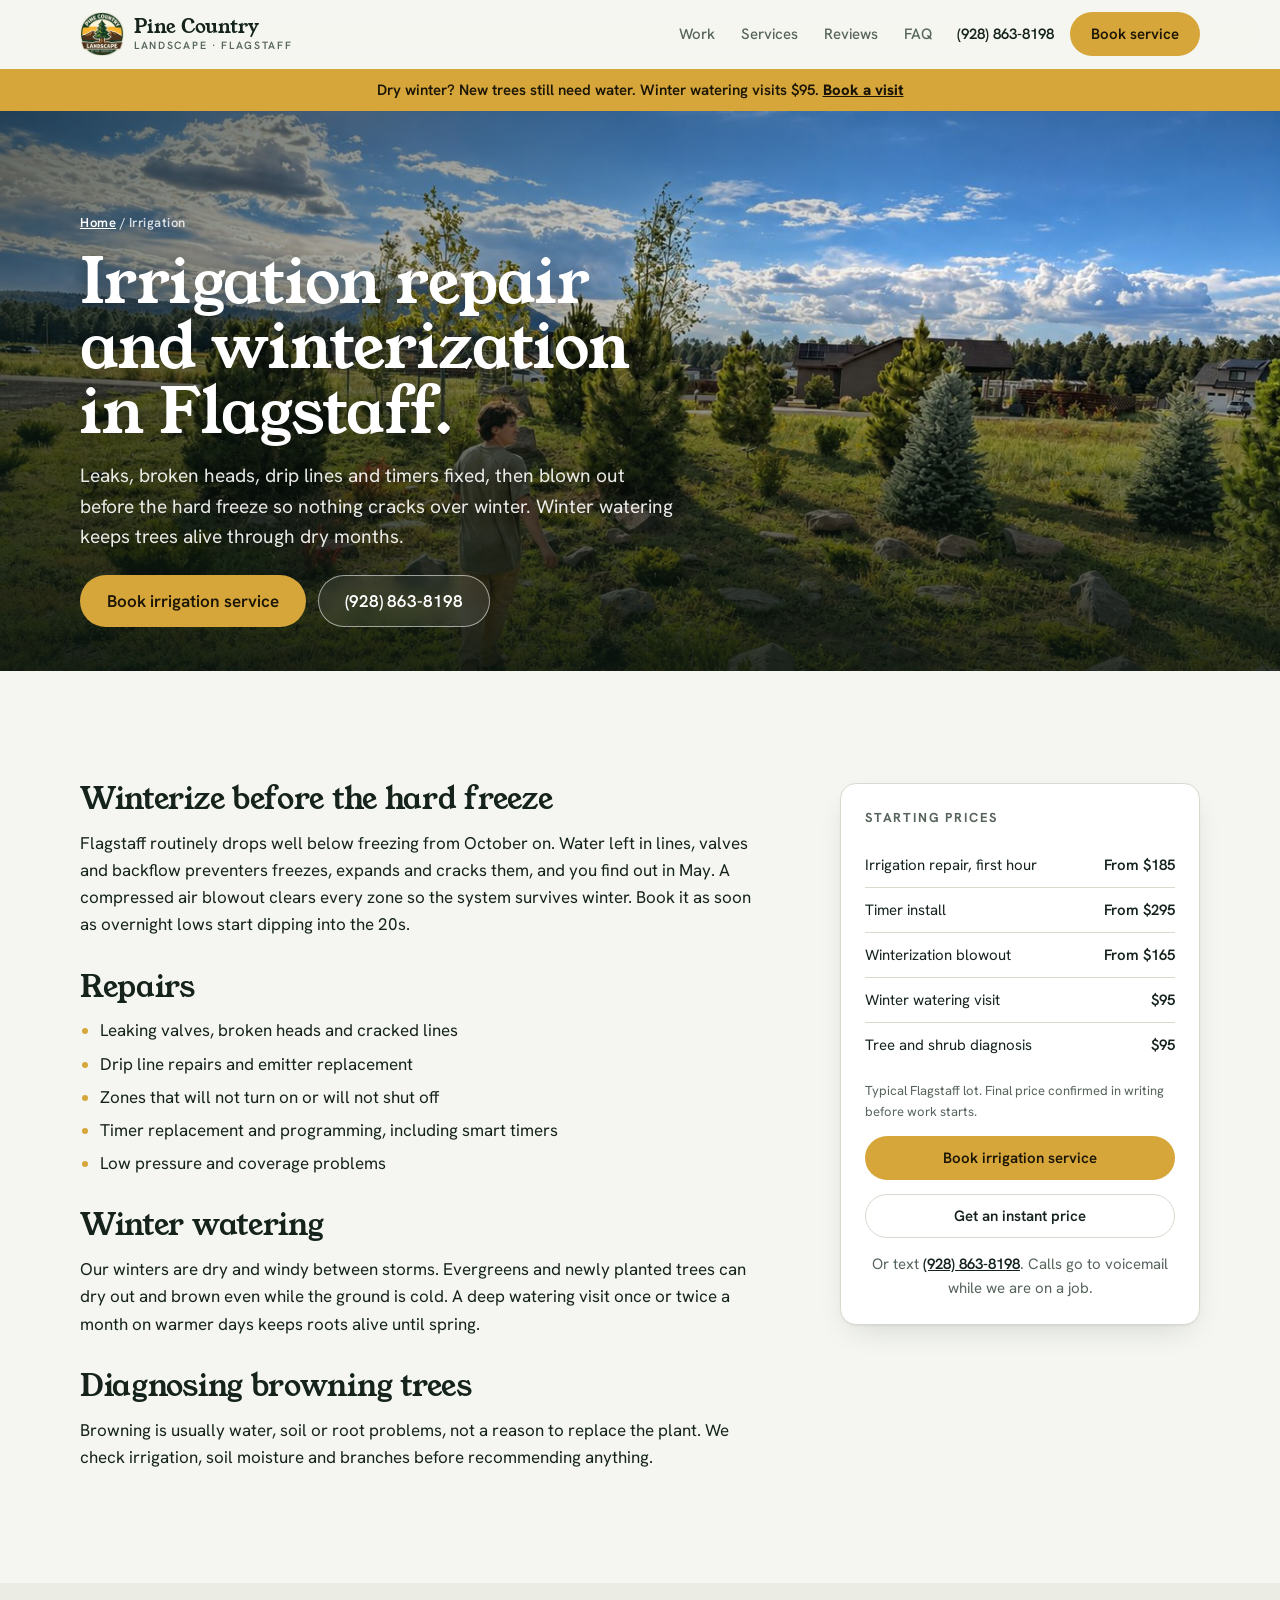
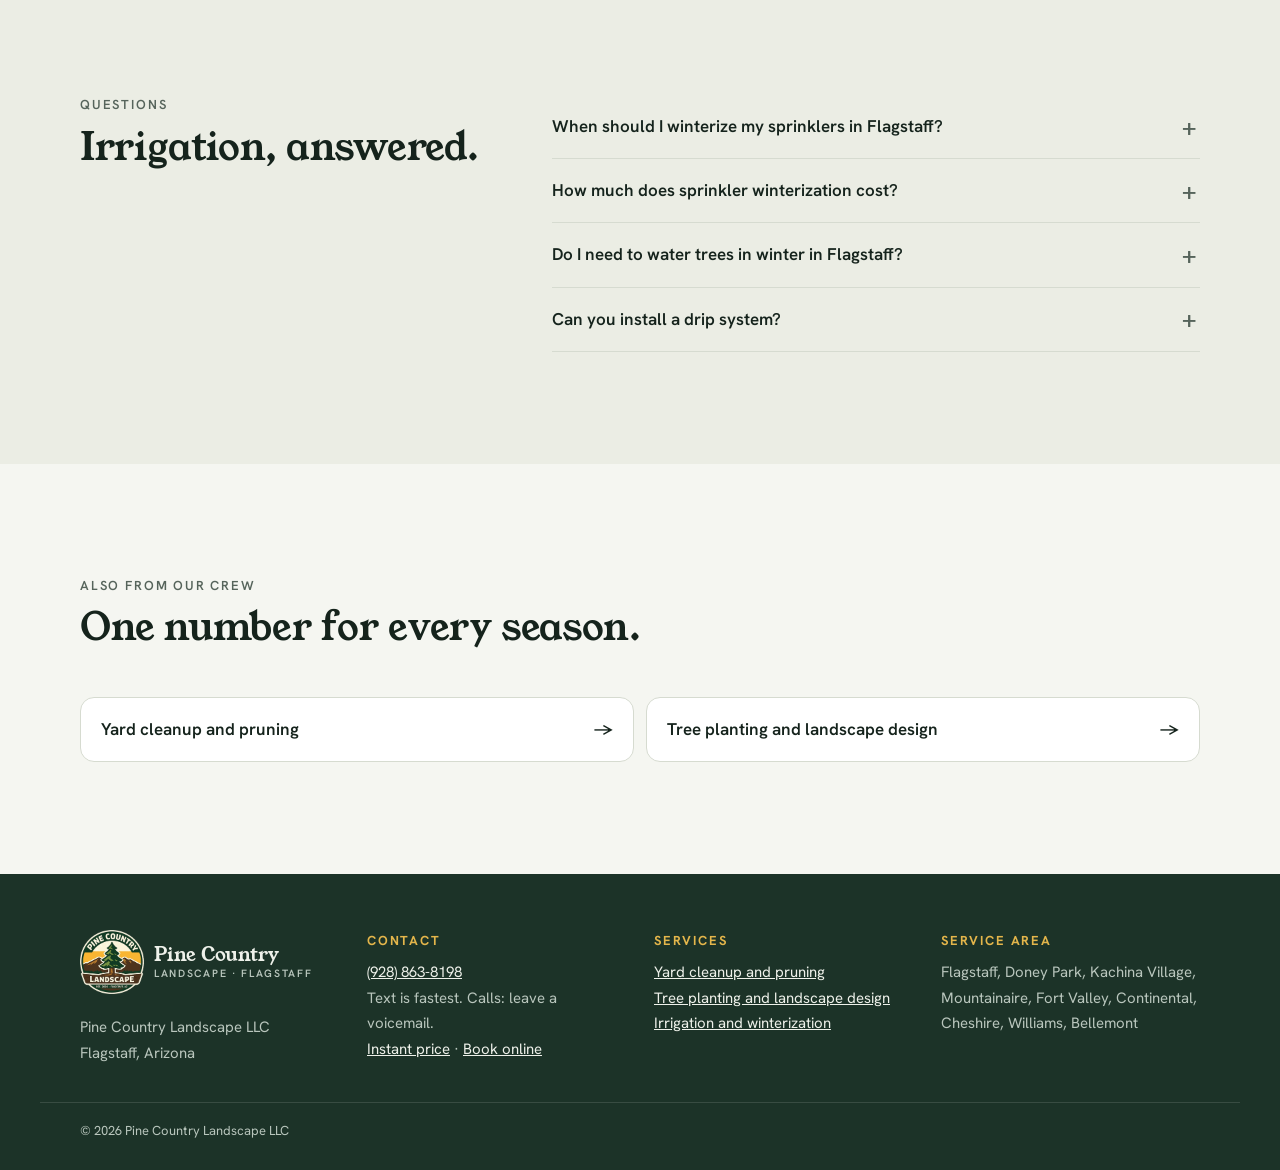
==== irrigation-flagstaff/index.html @ 3a9472a9 "Plant doctor: free photo diagnosis with follow up asks" ====
<!doctype html>
<html lang="en">
<head>
<meta charset="utf-8">
<meta name="viewport" content="width=device-width, initial-scale=1, viewport-fit=cover">
<title>Irrigation Repair &amp; Sprinkler Winterization in Flagstaff, AZ | Pine Country Landscape</title>
<meta name="description" content="Sprinkler and drip repair, timer installs, irrigation blowouts before the hard freeze, and winter watering in Flagstaff. Winterization from $165.">
<link rel="canonical" href="https://pinecountrylandscape.com/irrigation-flagstaff/">
<meta property="og:title" content="Irrigation Repair &amp; Sprinkler Winterization in Flagstaff, AZ | Pine Country Landscape">
<meta property="og:description" content="Sprinkler and drip repair, timer installs, irrigation blowouts before the hard freeze, and winter watering in Flagstaff. Winterization from $165.">
<meta property="og:image" content="https://pinecountrylandscape.com/img/berm-watering.jpg">
<meta property="og:url" content="https://pinecountrylandscape.com/irrigation-flagstaff/">
<meta property="og:type" content="website">
<meta name="theme-color" content="#1c3328">
<link rel="icon" href="/img/favicon-32.png" type="image/png" sizes="32x32">
<link rel="apple-touch-icon" href="/img/apple-touch-icon.png">
<link rel="preconnect" href="https://fonts.googleapis.com">
<link rel="preconnect" href="https://fonts.gstatic.com" crossorigin>
<link rel="stylesheet" href="https://fonts.googleapis.com/css2?family=Hanken+Grotesk:wght@400;500;600;700&family=Young+Serif&display=swap">
<link rel="stylesheet" href="/styles.css?v=20261013c">
<script type="application/ld+json">{"@context": "https://schema.org", "@type": "Service", "name": "Irrigation repair and winterization", "serviceType": "Irrigation repair and winterization", "provider": {"@type": "LandscapingBusiness", "name": "Pine Country Landscape", "url": "https://pinecountrylandscape.com/", "telephone": "+1-928-863-8198"}, "areaServed": [{"@type": "City", "name": "Flagstaff"}, {"@type": "City", "name": "Doney Park"}, {"@type": "City", "name": "Kachina Village"}, {"@type": "City", "name": "Mountainaire"}, {"@type": "City", "name": "Fort Valley"}, {"@type": "City", "name": "Continental"}, {"@type": "City", "name": "Cheshire"}, {"@type": "City", "name": "Williams"}, {"@type": "City", "name": "Bellemont"}], "url": "https://pinecountrylandscape.com/irrigation-flagstaff/", "description": "Sprinkler and drip repair, timer installs, irrigation blowouts before the hard freeze, and winter watering in Flagstaff. Winterization from $165."}</script>
<script type="application/ld+json">{"@context": "https://schema.org", "@type": "FAQPage", "mainEntity": [{"@type": "Question", "name": "When should I winterize my sprinklers in Flagstaff?", "acceptedAnswer": {"@type": "Answer", "text": "Usually early to mid October, or as soon as overnight lows start hitting the 20s. Earlier is safer than later."}}, {"@type": "Question", "name": "How much does sprinkler winterization cost?", "acceptedAnswer": {"@type": "Answer", "text": "From $165 for a typical residential system."}}, {"@type": "Question", "name": "Do I need to water trees in winter in Flagstaff?", "acceptedAnswer": {"@type": "Answer", "text": "Yes, especially new and evergreen trees. Water on a day above 40 degrees when the ground is not frozen, about once or twice a month without snow cover."}}, {"@type": "Question", "name": "Can you install a drip system?", "acceptedAnswer": {"@type": "Answer", "text": "We repair and extend drip and install timers. Larger new irrigation installs are quoted as part of a landscape project."}}]}</script>
<script type="application/ld+json">{"@context": "https://schema.org", "@type": "BreadcrumbList", "itemListElement": [{"@type": "ListItem", "position": 1, "name": "Home", "item": "https://pinecountrylandscape.com/"}, {"@type": "ListItem", "position": 2, "name": "Irrigation", "item": "https://pinecountrylandscape.com/irrigation-flagstaff/"}]}</script>
</head>
<body class="sub">
<a class="skip" href="#main">Skip to content</a>
<header class="site-head" id="site-head">
  <div class="wrap head-in">
    <a class="brand" href="/" aria-label="Pine Country Landscape home">
      <img class="brand-mark" src="/img/logo-badge.png" alt="" width="44" height="44">
      <span class="brand-name">Pine Country<small>Landscape &middot; Flagstaff</small></span>
    </a>
    <nav class="nav" aria-label="Main">
      <a href="/#work">Work</a>
      <a href="/#services">Services</a>
      <a href="/#reviews">Reviews</a>
      <a href="/#faq">FAQ</a>
    </nav>
    <div class="head-cta">
      <a class="phone" href="tel:+19288638198" data-phone>(928) 863-8198</a>
      <a class="btn btn-gold" href="/#book">Book service</a>
    </div>
  </div>
</header>

<div class="season-bar" data-season hidden></div>

<main id="main">
<section class="sub-hero">
  <img class="sub-hero-img" src="/img/berm-watering.jpg" alt="Watering a new native berm of pines, spruce and boulders at golden hour">
  <div class="hero-shade" aria-hidden="true"></div>
  <div class="wrap sub-hero-in">
    <nav class="crumbs" aria-label="Breadcrumb"><a href="/">Home</a> <span aria-hidden="true">/</span> Irrigation</nav>
    <h1>Irrigation repair and winterization in Flagstaff.</h1>
    <p class="hero-sub">Leaks, broken heads, drip lines and timers fixed, then blown out before the hard freeze so nothing cracks over winter. Winter watering keeps trees alive through dry months.</p>
    <div class="hero-actions"><a class="btn btn-gold btn-lg" href="/#book">Book irrigation service</a><a class="btn btn-ghost btn-lg" href="tel:+19288638198" data-phone>(928) 863-8198</a></div>
  </div>
</section>
<section class="section">
  <div class="wrap sub-grid">
    <article class="prose">
<h2>Winterize before the hard freeze</h2>
<p>Flagstaff routinely drops well below freezing from October on. Water left in lines, valves and backflow preventers freezes, expands and cracks them, and you find out in May. A compressed air blowout clears every zone so the system survives winter. Book it as soon as overnight lows start dipping into the 20s.</p>
<h2>Repairs</h2>
<ul><li>Leaking valves, broken heads and cracked lines</li><li>Drip line repairs and emitter replacement</li><li>Zones that will not turn on or will not shut off</li><li>Timer replacement and programming, including smart timers</li><li>Low pressure and coverage problems</li></ul>
<h2>Winter watering</h2>
<p>Our winters are dry and windy between storms. Evergreens and newly planted trees can dry out and brown even while the ground is cold. A deep watering visit once or twice a month on warmer days keeps roots alive until spring.</p>
<h2>Diagnosing browning trees</h2>
<p>Browning is usually water, soil or root problems, not a reason to replace the plant. We check irrigation, soil moisture and branches before recommending anything.</p>

    </article>
    <aside class="sub-card card"><p class="svc-kicker">Starting prices</p><ul class="price-list"><li><span>Irrigation repair, first hour</span><b>From $185</b></li><li><span>Timer install</span><b>From $295</b></li><li><span>Winterization blowout</span><b>From $165</b></li><li><span>Winter watering visit</span><b>$95</b></li><li><span>Tree and shrub diagnosis</span><b>$95</b></li></ul><p class="fine">Typical Flagstaff lot. Final price confirmed in writing before work starts.</p><a class="btn btn-gold btn-block" href="/#book">Book irrigation service</a><a class="btn btn-line btn-block" href="/#estimate">Get an instant price</a><p class="sub-call">Or text <a href="tel:+19288638198" data-phone>(928) 863-8198</a>. Calls go to voicemail while we are on a job.</p></aside>
  </div>
</section>
<section class="section section-tint">
  <div class="wrap faq-wrap">
    <div class="sec-head"><p class="eyebrow">Questions</p><h2>Irrigation, answered.</h2></div>
    <div class="faq"><details><summary>When should I winterize my sprinklers in Flagstaff?</summary><p>Usually early to mid October, or as soon as overnight lows start hitting the 20s. Earlier is safer than later.</p></details><details><summary>How much does sprinkler winterization cost?</summary><p>From $165 for a typical residential system.</p></details><details><summary>Do I need to water trees in winter in Flagstaff?</summary><p>Yes, especially new and evergreen trees. Water on a day above 40 degrees when the ground is not frozen, about once or twice a month without snow cover.</p></details><details><summary>Can you install a drip system?</summary><p>We repair and extend drip and install timers. Larger new irrigation installs are quoted as part of a landscape project.</p></details></div>
  </div>
</section>
<section class="section">
  <div class="wrap">
    <div class="sec-head"><p class="eyebrow">Also from our crew</p><h2>One number for every season.</h2></div>
    <div class="rel-list"><a class="rel" href="/yard-cleanup-flagstaff/">Yard cleanup and pruning <span aria-hidden="true">&rarr;</span></a><a class="rel" href="/tree-planting-flagstaff/">Tree planting and landscape design <span aria-hidden="true">&rarr;</span></a></div>
  </div>
</section>
</main>

<footer class="foot">
  <div class="wrap foot-in">
    <div>
      <a class="brand brand-foot" href="/"><img class="brand-mark" src="/img/logo-badge.png" alt="" width="44" height="44"><span class="brand-name">Pine Country<small>Landscape &middot; Flagstaff</small></span></a>
      <p class="foot-note">Pine Country Landscape LLC<br>Flagstaff, Arizona<br><span data-roc-badge hidden data-roc-number></span></p>
    </div>
    <div>
      <p class="foot-h">Contact</p>
      <p><a href="tel:+19288638198" data-phone>(928) 863-8198</a><br>Text is fastest. Calls: leave a voicemail.<br><a href="/#estimate">Instant price</a> · <a href="/#book">Book online</a></p>
    </div>
    <div>
      <p class="foot-h">Services</p>
      <p><a href="/yard-cleanup-flagstaff/">Yard cleanup and pruning</a><br><a href="/tree-planting-flagstaff/">Tree planting and landscape design</a><br><a href="/irrigation-flagstaff/">Irrigation and winterization</a><br></p>
    </div>
    <div>
      <p class="foot-h">Service area</p>
      <p>Flagstaff, Doney Park, Kachina Village, Mountainaire, Fort Valley, Continental, Cheshire, Williams, Bellemont</p>
    </div>
  </div>
  <div class="wrap foot-base">&copy; <span id="yr">2026</span> Pine Country Landscape LLC</div>
</footer>
<nav class="action-bar" aria-label="Quick actions">
  <a data-sms href="sms:+19288638198"><span aria-hidden="true">&#128172;</span>Text us</a>
  <a class="ab-main" href="/#estimate"><span aria-hidden="true">&#9889;</span>Instant price</a>
  <a href="/#book"><span aria-hidden="true">&#128197;</span>Book</a>
</nav>

<script src="/config.js?v=20261013c"></script>
<script src="/sub.js?v=20261013c"></script>
</body>
</html>
---- styles.css ----
/* Layout: photographic hero, then alternating open and tinted bands; one deep pine band for snow. Aspen gold is the single accent. */
:root {
  --bg: #f5f6f1;
  --surface: #ffffff;
  --tint: #ebede4;
  --ink: #15231c;
  --muted: #56645b;
  --line: #d6dbd0;
  --pine: #1c3328;
  --pine-2: #264537;
  --on-pine: #eef1ea;
  --on-pine-muted: #b9c6bd;
  --gold: #d6a63a;
  --gold-hi: #e4b64b;
  --gold-ink: #1b1505;
  --focus: #2f6fb0;
  --ok: #2f7a4b;
  --err: #a8322a;
  --shadow: 0 1px 2px rgb(21 35 28 / .06), 0 12px 32px -12px rgb(21 35 28 / .18);

  --f-display: "Young Serif", "Iowan Old Style", "Palatino Linotype", Georgia, serif;
  --f-body: "Hanken Grotesk", "Segoe UI", system-ui, -apple-system, sans-serif;

  --t-xs: .8125rem; --t-sm: .9375rem; --t-md: 1.0625rem; --t-lg: 1.25rem;
  --t-xl: clamp(1.6rem, 1.2rem + 1.6vw, 2.35rem);
  --t-hero: clamp(2.5rem, 1.5rem + 4.6vw, 5rem);
  --r: 10px;
  --gut: clamp(16px, 4vw, 40px);
}
@media (prefers-color-scheme: dark) {
  :root:not([data-theme="light"]) {
    --bg: #0e1612; --surface: #15201a; --tint: #121c16; --ink: #e7ebe4; --muted: #9eaba2; --line: #2a372f;
    --pine: #172a20; --pine-2: #20382b; --on-pine: #eef1ea; --on-pine-muted: #aab8ae;
    --gold: #deb04a; --gold-hi: #ebc05e; --gold-ink: #1b1505; --focus: #7fb3ea; --ok: #6cc08a; --err: #f08a80;
    --shadow: 0 1px 2px rgb(0 0 0 / .3), 0 12px 32px -12px rgb(0 0 0 / .6);
    color-scheme: dark;
  }
}
:root[data-theme="dark"] {
  --bg: #0e1612; --surface: #15201a; --tint: #121c16; --ink: #e7ebe4; --muted: #9eaba2; --line: #2a372f;
  --pine: #172a20; --pine-2: #20382b; --on-pine: #eef1ea; --on-pine-muted: #aab8ae;
  --gold: #deb04a; --gold-hi: #ebc05e; --gold-ink: #1b1505; --focus: #7fb3ea; --ok: #6cc08a; --err: #f08a80;
  --shadow: 0 1px 2px rgb(0 0 0 / .3), 0 12px 32px -12px rgb(0 0 0 / .6);
  color-scheme: dark;
}

*, *::before, *::after { box-sizing: border-box; }
html { scroll-behavior: smooth; scroll-padding-top: 84px; -webkit-text-size-adjust: 100%; }
body { margin: 0; background: var(--bg); color: var(--ink); font: 400 var(--t-md)/1.6 var(--f-body); -webkit-font-smoothing: antialiased; overflow-x: hidden; }
img { max-width: 100%; display: block; }
a { color: inherit; }
[hidden] { display: none !important; }
:focus-visible { outline: 3px solid var(--focus); outline-offset: 2px; border-radius: 4px; }
h1, h2, h3 { font-family: var(--f-display); font-weight: 400; line-height: 1.08; letter-spacing: -.01em; margin: 0; text-wrap: balance; }
h2 { font-size: var(--t-xl); }
h3 { font-size: var(--t-lg); line-height: 1.2; }
p { margin: 0; }
.wrap { width: 100%; max-width: 1200px; margin-inline: auto; padding-inline: var(--gut); }
.skip { position: absolute; left: -999px; top: 8px; background: var(--surface); padding: 8px 12px; z-index: 100; }
.skip:focus { left: 8px; }
.eyebrow { font-size: var(--t-xs); font-weight: 600; letter-spacing: .14em; text-transform: uppercase; color: var(--muted); }
.eyebrow-light { color: var(--on-pine-muted); }
.lede { color: var(--muted); max-width: 62ch; font-size: var(--t-md); }
.fine { font-size: var(--t-xs); color: var(--muted); margin-top: 20px; max-width: 70ch; }
.fine-light { color: var(--on-pine-muted); }

/* Buttons */
.btn { display: inline-flex; align-items: center; justify-content: center; gap: 8px; min-height: 44px; padding: 10px 20px; border-radius: 999px; border: 1.5px solid transparent; font: 600 var(--t-sm)/1 var(--f-body); text-decoration: none; cursor: pointer; transition: background .18s, border-color .18s, transform .18s, color .18s; white-space: nowrap; }
.btn:active { transform: translateY(1px); }
.btn-lg { min-height: 52px; padding: 14px 26px; font-size: var(--t-md); }
.btn-block { width: 100%; }
.btn-gold { background: var(--gold); color: var(--gold-ink); }
.btn-gold:hover { background: var(--gold-hi); }
.btn-pine { background: var(--pine); color: var(--on-pine); }
.btn-pine:hover { background: var(--pine-2); }
.btn-line { background: transparent; border-color: var(--line); color: var(--ink); }
.btn-line:hover { border-color: var(--ink); }
.btn-ghost { background: rgb(255 255 255 / .08); border-color: rgb(255 255 255 / .55); color: #fff; backdrop-filter: blur(6px); }
.btn-ghost:hover { background: rgb(255 255 255 / .18); }
.btn[disabled] { opacity: .55; cursor: progress; }

/* Notice + header */
.notice { background: var(--pine); color: var(--on-pine); font-size: var(--t-xs); }
.notice-in { display: flex; flex-wrap: wrap; gap: 4px 16px; justify-content: center; align-items: center; padding-block: 9px; text-align: center; }
.notice a { color: var(--gold-hi); font-weight: 600; text-decoration: none; }
.notice a:hover { text-decoration: underline; }
.site-head { position: sticky; top: env(safe-area-inset-top, 0px); z-index: 50; background: color-mix(in srgb, var(--bg) 88%, transparent); backdrop-filter: saturate(1.4) blur(12px); border-bottom: 1px solid transparent; transition: border-color .2s; }
.site-head.scrolled { border-bottom-color: var(--line); }
.head-in { display: flex; align-items: center; gap: 24px; min-height: 68px; }
.brand { display: inline-flex; align-items: center; gap: 10px; text-decoration: none; color: var(--pine); }
:root[data-theme="dark"] .brand { color: var(--ink); }
@media (prefers-color-scheme: dark) { :root:not([data-theme="light"]) .brand { color: var(--ink); } }
.brand-mark { width: 44px; height: 44px; flex: none; object-fit: contain; }
.foot .brand-mark { width: 64px; height: 64px; }
.brand-name { font: 400 1.18rem/1 var(--f-display); display: flex; flex-direction: column; gap: 3px; color: var(--ink); }
.brand-name small { font: 600 .66rem/1 var(--f-body); letter-spacing: .16em; text-transform: uppercase; color: var(--muted); }
.nav { display: flex; gap: 26px; margin-left: auto; font-size: var(--t-sm); font-weight: 500; }
.nav a { text-decoration: none; color: var(--muted); padding-block: 6px; }
.nav a:hover { color: var(--ink); }
.head-cta { display: flex; align-items: center; gap: 16px; }
.phone { font-weight: 600; font-size: var(--t-sm); text-decoration: none; font-variant-numeric: tabular-nums; }
@media (max-width: 900px) { .nav { display: none; } .head-cta { margin-left: auto; } }
@media (max-width: 520px) { .phone { display: none; } .brand-name small { display: none; } }

/* Hero */
.hero { position: relative; display: flex; align-items: flex-end; color: #fff; overflow: hidden; background: radial-gradient(120% 90% at 85% 0%, var(--pine-2) 0%, var(--pine) 60%); }
.hero-img { position: absolute; inset: 0; width: 100%; height: 100%; object-fit: cover; object-position: 50% 45%; animation: settle 1.8s cubic-bezier(.2,.7,.2,1) both; }
.hero-shade { position: absolute; inset: 0; background: linear-gradient(90deg, rgb(10 20 14 / .55) 0%, rgb(10 20 14 / .2) 45%, rgb(10 20 14 / 0) 70%), linear-gradient(180deg, rgb(10 20 14 / .25) 0%, rgb(10 20 14 / 0) 30%, rgb(10 20 14 / .45) 58%, rgb(10 20 14 / .86) 100%); }
.hero-in { position: relative; padding-block: clamp(72px, 10vw, 128px) 44px; display: grid; gap: 18px; }
.hero h1, .hero-sub, .hero .eyebrow { text-shadow: 0 1px 18px rgb(0 0 0 / .35); }
.hero .eyebrow-light { color: rgb(255 255 255 / .82); }
.hero h1 { font-size: var(--t-hero); max-width: 13ch; line-height: 1.02; }
.hero-sub { max-width: 54ch; font-size: clamp(1.02rem, .95rem + .35vw, 1.2rem); color: rgb(255 255 255 / .9); }
.hero-actions { display: flex; flex-wrap: wrap; gap: 12px; margin-top: 6px; }
.hero-facts { list-style: none; margin: 18px 0 0; padding: 18px 0 0; border-top: 1px solid rgb(255 255 255 / .25); display: flex; flex-wrap: wrap; gap: 14px 44px; font-size: var(--t-sm); font-weight: 600; }
.hero-facts span { display: block; font-size: .68rem; letter-spacing: .14em; text-transform: uppercase; color: rgb(255 255 255 / .7); font-weight: 600; margin-bottom: 2px; }
@keyframes settle { from { transform: scale(1.06); } to { transform: none; } }

/* Sections */
.section { padding-block: clamp(64px, 9vw, 112px); }
.section-tint { background: var(--tint); }
.sec-head { display: grid; gap: 12px; margin-bottom: clamp(28px, 4vw, 48px); max-width: 780px; }

/* Gallery */
.gallery { display: grid; grid-template-columns: repeat(12, 1fr); grid-auto-rows: 88px; gap: 12px; }
.g { margin: 0; position: relative; overflow: hidden; border-radius: var(--r); background: var(--tint); }
.g button { all: unset; display: block; width: 100%; height: 100%; cursor: zoom-in; }
.g button:focus-visible { outline: 3px solid var(--focus); outline-offset: -3px; }
.g img { width: 100%; height: 100%; object-fit: cover; transition: transform .6s cubic-bezier(.2,.7,.2,1); }
.g:hover img { transform: scale(1.035); }
.g figcaption { position: absolute; left: 10px; bottom: 10px; right: 10px; width: fit-content; max-width: calc(100% - 20px); font-size: .78rem; font-weight: 600; color: #fff; background: rgb(12 22 16 / .62); backdrop-filter: blur(6px); padding: 5px 10px; border-radius: 999px; pointer-events: none; }
.g-a { grid-area: 1 / 1 / 6 / 8; }
.g-b { grid-area: 1 / 8 / 6 / 13; }
.g-c { grid-area: 6 / 1 / 9 / 5; }
.g-d { grid-area: 6 / 5 / 9 / 9; }
.g-e { grid-area: 6 / 9 / 12 / 13; }
.g-f { grid-area: 9 / 1 / 15 / 5; }
.g-g { grid-area: 9 / 5 / 12 / 9; }
.g-h { grid-area: 12 / 5 / 15 / 9; }
.g-i { grid-area: 12 / 9 / 15 / 13; }
.g-j { grid-area: 15 / 1 / 19 / 5; }
.g-k { grid-area: 15 / 5 / 19 / 13; }
@media (max-width: 900px) {
  .gallery { grid-template-columns: repeat(2, 1fr); grid-auto-rows: auto; grid-auto-flow: dense; gap: 8px; }
  .g, .g-a, .g-b, .g-c, .g-d, .g-e, .g-f, .g-g, .g-h, .g-i, .g-j, .g-k { grid-area: auto; aspect-ratio: 4 / 5; max-width: 100%; }
  .g-a, .g-i, .g-k { grid-column: 1 / -1; aspect-ratio: 16 / 10; }
  .g figcaption { font-size: .7rem; left: 6px; bottom: 6px; }
}

/* Services */
.svc-grid { display: grid; grid-template-columns: 1.35fr 1fr 1fr; gap: 16px; align-items: start; }
.svc { background: var(--surface); border: 1px solid var(--line); border-radius: 14px; padding: 26px; display: grid; gap: 14px; min-width: 0; }
.svc-feature { padding: 0; overflow: hidden; background: var(--pine); color: var(--on-pine); border-color: var(--pine); }
.svc-feature img { width: 100%; aspect-ratio: 16 / 9; object-fit: cover; }
.svc-body { padding: 26px; display: grid; gap: 14px; }
.svc-feature .svc-kicker { color: var(--gold-hi); }
.svc-feature .svc-foot { color: var(--on-pine-muted); font-size: var(--t-sm); }
.svc-feature .price-list li { border-color: rgb(255 255 255 / .14); }
.svc-feature .btn { justify-self: start; background: var(--gold); color: var(--gold-ink); }
.svc-kicker { font-size: var(--t-xs); letter-spacing: .14em; text-transform: uppercase; font-weight: 700; color: var(--muted); }
.svc > .btn { justify-self: start; margin-top: 4px; }
.price-list { list-style: none; margin: 0; padding: 0; font-size: var(--t-sm); }
.price-list li { display: flex; justify-content: space-between; gap: 12px; padding: 10px 0; border-bottom: 1px solid var(--line); }
.price-list li:last-child { border-bottom: 0; }
.price-list b { font-weight: 600; font-variant-numeric: tabular-nums; white-space: nowrap; }
@media (max-width: 980px) { .svc-grid { grid-template-columns: 1fr 1fr; } .svc-feature { grid-column: 1 / -1; } .svc-feature { display: grid; grid-template-columns: 1fr 1fr; } .svc-feature img { height: 100%; aspect-ratio: auto; } }
@media (max-width: 640px) { .svc-grid { grid-template-columns: 1fr; } .svc-feature { grid-template-columns: 1fr; } .svc-feature img { aspect-ratio: 16 / 9; height: auto; } }

/* Snow */
.snow { position: relative; background: var(--pine); color: var(--on-pine); padding-block: clamp(64px, 9vw, 112px); overflow: hidden; isolation: isolate; }
.snow-flakes { position: absolute; inset: 0; z-index: -1; opacity: .5; background-image: radial-gradient(circle at 20% 30%, rgb(255 255 255 / .5) 0 1.2px, transparent 2px), radial-gradient(circle at 70% 60%, rgb(255 255 255 / .35) 0 1px, transparent 1.6px), radial-gradient(circle at 45% 80%, rgb(255 255 255 / .4) 0 1.4px, transparent 2px); background-size: 140px 140px, 90px 90px, 210px 210px; animation: fall 24s linear infinite; }
@keyframes fall { to { background-position: 40px 560px, -30px 360px, 20px 840px; } }
.snow-in { display: grid; grid-template-columns: 1.1fr .9fr; gap: clamp(28px, 5vw, 64px); align-items: start; }
.snow-copy { display: grid; gap: 16px; min-width: 0; }
.snow-copy > p:not(.eyebrow):not(.fine) { color: var(--on-pine-muted); max-width: 56ch; }
.snow h2 { font-size: clamp(2rem, 1.3rem + 2.8vw, 3.4rem); }
.snow-tiers { display: grid; grid-template-columns: repeat(3, 1fr); gap: 10px; margin-top: 10px; }
.tier { border: 1px solid rgb(255 255 255 / .16); border-radius: 12px; padding: 16px; display: grid; gap: 6px; align-content: start; }
.tier-main { background: rgb(255 255 255 / .06); border-color: var(--gold); }
.tier-name { font-size: var(--t-xs); font-weight: 700; letter-spacing: .1em; text-transform: uppercase; color: var(--on-pine-muted); }
.tier-main .tier-name { color: var(--gold-hi); }
.tier-price { font: 400 1.9rem/1 var(--f-display); font-variant-numeric: tabular-nums; display: flex; align-items: baseline; gap: 6px; flex-wrap: wrap; }
.tier-price small { font: 500 var(--t-xs)/1 var(--f-body); color: var(--on-pine-muted); }
.tier-note { font-size: .82rem; color: var(--on-pine-muted); line-height: 1.45; }
@media (max-width: 980px) { .snow-in { grid-template-columns: 1fr; } }
@media (max-width: 560px) { .snow-tiers { grid-template-columns: 1fr; } }

.nino { border-left: 3px solid var(--gold); background: rgb(255 255 255 / .05); border-radius: 0 12px 12px 0; padding: 16px 18px; display: grid; gap: 8px; max-width: 60ch; }
.nino p { color: var(--on-pine-muted); font-size: var(--t-sm); }
.nino strong { color: var(--on-pine); font-weight: 700; }
.nino-k { font-size: var(--t-xs) !important; font-weight: 700; letter-spacing: .12em; text-transform: uppercase; color: var(--gold-hi) !important; }
.nino-joke { font: 400 1.05rem/1.4 var(--f-display) !important; color: var(--on-pine) !important; }
.nino-src { font-size: .72rem !important; opacity: .8; }

/* Cards + forms */
.card { background: var(--surface); color: var(--ink); border: 1px solid var(--line); border-radius: 16px; box-shadow: var(--shadow); }
.snow-form { padding: clamp(20px, 3vw, 30px); display: grid; gap: 14px; min-width: 0; }
.form-sub { color: var(--muted); font-size: var(--t-sm); }
.field { display: grid; gap: 6px; min-width: 0; }
.field label { font-size: var(--t-xs); font-weight: 600; color: var(--muted); }
input, select, textarea { font: inherit; font-size: 1rem; color: var(--ink); background: var(--bg); border: 1.5px solid var(--line); border-radius: 10px; padding: 11px 12px; width: 100%; min-height: 46px; transition: border-color .15s, box-shadow .15s; }
textarea { resize: vertical; min-height: 0; }
input:focus, select:focus, textarea:focus { outline: none; border-color: var(--focus); box-shadow: 0 0 0 3px color-mix(in srgb, var(--focus) 22%, transparent); }
input[aria-invalid="true"] { border-color: var(--err); }
.row2 { display: grid; grid-template-columns: 1fr 1fr; gap: 12px; }
@media (max-width: 560px) { .row2 { grid-template-columns: 1fr; } }
.hint { font-size: var(--t-xs); color: var(--muted); margin-top: -6px; }
.check { display: flex; align-items: center; gap: 10px; font-size: var(--t-sm); font-weight: 500; cursor: pointer; }
.check input { width: 20px; height: 20px; min-height: 0; accent-color: var(--pine); }
.hp { position: absolute !important; left: -9999px !important; width: 1px; height: 1px; opacity: 0; }
.form-msg { font-size: var(--t-sm); font-weight: 600; min-height: 1.2em; }
.form-msg.ok { color: var(--ok); }
.form-msg.err { color: var(--err); }

/* Steps */
.steps { list-style: none; margin: 0; padding: 0; display: grid; grid-template-columns: repeat(4, 1fr); gap: 20px; counter-reset: s; }
.steps li { counter-increment: s; display: grid; gap: 8px; padding-top: 18px; border-top: 2px solid var(--line); min-width: 0; }
.steps li::before { content: counter(s); font: 400 2rem/1 var(--f-display); color: var(--gold); }
.steps b { font-weight: 700; }
.steps span { color: var(--muted); font-size: var(--t-sm); }
@media (max-width: 900px) { .steps { grid-template-columns: 1fr 1fr; } }
@media (max-width: 520px) { .steps { grid-template-columns: 1fr; } }

/* Reviews */
.rv-head { display: flex; flex-wrap: wrap; align-items: flex-end; justify-content: space-between; gap: 16px 24px; margin-bottom: clamp(24px, 3vw, 36px); }
.rv-head .sec-head { margin-bottom: 0; }
.rv-score { display: flex; align-items: center; gap: 10px; font-weight: 600; font-size: var(--t-sm); color: var(--muted); }
.rv-score b { font: 400 1.6rem/1 var(--f-display); color: var(--ink); font-variant-numeric: tabular-nums; }
.stars { color: var(--gold); letter-spacing: 2px; font-size: 1rem; }
.stars .off { color: var(--line); }
.rv-ctrl { display: flex; gap: 8px; align-items: center; }
.rv-arrow { width: 44px; height: 44px; border-radius: 50%; border: 1.5px solid var(--line); background: var(--surface); color: var(--ink); font-size: 1.5rem; line-height: 1; cursor: pointer; display: grid; place-items: center; padding-bottom: 3px; }
.rv-arrow:hover { border-color: var(--ink); }
.rv-track { display: grid; grid-auto-flow: column; grid-auto-columns: minmax(280px, calc((100% - 32px) / 3)); gap: 16px; overflow-x: auto; scroll-snap-type: x mandatory; padding-bottom: 12px; scrollbar-width: thin; overscroll-behavior-x: contain; }
.rv-track:focus-visible { outline: 3px solid var(--focus); outline-offset: 4px; }
.rv { scroll-snap-align: start; margin: 0; background: var(--surface); border: 1px solid var(--line); border-radius: 14px; padding: 22px; display: grid; grid-template-rows: auto 1fr auto; gap: 14px; min-width: 0; }
.rv blockquote { margin: 0; font-size: var(--t-sm); line-height: 1.6; }
.rv figcaption { display: flex; align-items: center; gap: 10px; font-size: var(--t-xs); color: var(--muted); }
.rv figcaption b { display: block; color: var(--ink); font-size: var(--t-sm); }
.rv-av { width: 34px; height: 34px; border-radius: 50%; display: grid; place-items: center; background: var(--pine); color: var(--on-pine); font: 400 1rem/1 var(--f-display); flex: none; }
@media (max-width: 900px) { .rv-track { grid-auto-columns: minmax(260px, 78%); } }

/* About */
.about { display: grid; grid-template-columns: 1.05fr .95fr; gap: clamp(28px, 5vw, 72px); align-items: center; }
.about-photo { margin: 0; border-radius: 16px; overflow: hidden; aspect-ratio: 5 / 4; max-width: 100%; }
.about-photo img { width: 100%; height: 100%; object-fit: cover; object-position: 45% 50%; }
.about-copy { display: grid; gap: 16px; min-width: 0; }
.about-copy > p:not(.eyebrow) { color: var(--muted); max-width: 60ch; }
.about-points { list-style: none; margin: 8px 0 0; padding: 0; display: flex; flex-wrap: wrap; gap: 8px; }
.about-points li { font-size: var(--t-sm); font-weight: 600; padding: 7px 14px; border-radius: 999px; background: var(--surface); border: 1px solid var(--line); }
@media (max-width: 820px) { .about { grid-template-columns: 1fr; } .about-photo { aspect-ratio: 4 / 3; } }

/* Booking */
.booker { padding: clamp(18px, 3vw, 32px); display: grid; gap: 22px; max-width: 920px; }
.bk-steps { list-style: none; margin: 0; padding: 0; display: flex; gap: 8px; font-size: var(--t-xs); font-weight: 700; letter-spacing: .08em; text-transform: uppercase; color: var(--muted); counter-reset: b; }
.bk-steps li { counter-increment: b; display: flex; align-items: center; gap: 8px; padding: 6px 12px 6px 6px; border-radius: 999px; background: var(--tint); }
.bk-steps li::before { content: counter(b); display: grid; place-items: center; width: 22px; height: 22px; border-radius: 50%; background: var(--surface); font-variant-numeric: tabular-nums; }
.bk-steps li.on { background: var(--pine); color: var(--on-pine); }
.bk-steps li.on::before { background: var(--gold); color: var(--gold-ink); }
.bk-steps li.done::before { content: "\2713"; background: var(--gold); color: var(--gold-ink); }
.bk-panel { display: grid; gap: 16px; min-width: 0; }
.svc-pick { display: grid; grid-template-columns: repeat(2, 1fr); gap: 10px; }
.opt { all: unset; box-sizing: border-box; cursor: pointer; display: grid; grid-template-columns: 1fr auto; gap: 4px 12px; padding: 14px 16px; border: 1.5px solid var(--line); border-radius: 12px; background: var(--bg); transition: border-color .15s, background .15s; min-width: 0; }
.opt:hover { border-color: var(--muted); }
.opt:focus-visible { outline: 3px solid var(--focus); outline-offset: 2px; }
.opt[aria-checked="true"] { border-color: var(--gold); background: var(--surface); box-shadow: inset 0 0 0 1px var(--gold); }
.opt-name { font-weight: 700; font-size: var(--t-sm); }
.opt-price { font-weight: 700; font-size: var(--t-sm); font-variant-numeric: tabular-nums; color: var(--ink); text-align: right; }
.opt-note { grid-column: 1 / -1; font-size: .82rem; color: var(--muted); line-height: 1.45; }
.opt-len { grid-column: 1 / -1; font-size: .72rem; font-weight: 600; color: var(--muted); letter-spacing: .06em; text-transform: uppercase; }
@media (max-width: 640px) { .svc-pick { grid-template-columns: 1fr; } }
.bk-summary { display: flex; flex-wrap: wrap; align-items: center; gap: 8px 16px; font-size: var(--t-sm); padding: 12px 14px; border-radius: 10px; background: var(--tint); }
.bk-summary b { font-weight: 700; }
.bk-summary button { all: unset; cursor: pointer; font-weight: 600; color: var(--muted); text-decoration: underline; margin-left: auto; }
.days { display: flex; gap: 8px; overflow-x: auto; padding-bottom: 6px; scroll-snap-type: x proximity; scrollbar-width: thin; }
.day { all: unset; box-sizing: border-box; cursor: pointer; flex: none; width: 74px; padding: 10px 6px; border-radius: 12px; border: 1.5px solid var(--line); text-align: center; display: grid; gap: 2px; scroll-snap-align: start; background: var(--bg); }
.day:focus-visible { outline: 3px solid var(--focus); outline-offset: 2px; }
.day small { font-size: .7rem; font-weight: 700; letter-spacing: .1em; text-transform: uppercase; color: var(--muted); }
.day b { font: 400 1.5rem/1.1 var(--f-display); font-variant-numeric: tabular-nums; }
.day span { font-size: .7rem; color: var(--muted); }
.day[aria-selected="true"] { background: var(--pine); border-color: var(--gold); color: var(--on-pine); }
.day[aria-selected="true"] small, .day[aria-selected="true"] span { color: var(--on-pine-muted); }
.day[disabled] { opacity: .4; cursor: not-allowed; }
.slots { display: grid; grid-template-columns: repeat(auto-fill, minmax(104px, 1fr)); gap: 8px; min-height: 48px; }
.slot { all: unset; box-sizing: border-box; cursor: pointer; text-align: center; padding: 11px 8px; border-radius: 10px; border: 1.5px solid var(--line); font-weight: 600; font-size: var(--t-sm); font-variant-numeric: tabular-nums; background: var(--bg); }
.slot:hover { border-color: var(--pine); }
.slot:focus-visible { outline: 3px solid var(--focus); outline-offset: 2px; }
.slots-empty { grid-column: 1 / -1; color: var(--muted); font-size: var(--t-sm); }
.bk-nav { display: flex; gap: 10px; justify-content: space-between; flex-wrap: wrap; }
.bk-done { justify-items: center; text-align: center; padding-block: 20px; }
.bk-done svg { width: 56px; height: 56px; color: var(--ok); }
.bk-done p { color: var(--muted); max-width: 52ch; }
.preview-note { font-size: var(--t-xs); color: var(--muted); border-top: 1px dashed var(--line); padding-top: 12px; }
.skeleton { height: 44px; border-radius: 10px; background: linear-gradient(90deg, var(--tint), var(--bg), var(--tint)); background-size: 200% 100%; animation: shimmer 1.2s linear infinite; }
@keyframes shimmer { to { background-position: -200% 0; } }

/* FAQ */
.faq-wrap { display: grid; grid-template-columns: .8fr 1.2fr; gap: 40px; align-items: start; }
.faq { display: grid; }
.faq details { border-bottom: 1px solid var(--line); }
.faq summary { cursor: pointer; list-style: none; padding: 18px 36px 18px 0; font-weight: 600; position: relative; }
.faq summary::-webkit-details-marker { display: none; }
.faq summary::after { content: "+"; position: absolute; right: 4px; top: 50%; transform: translateY(-50%); font: 400 1.5rem/1 var(--f-display); color: var(--muted); transition: transform .2s; }
.faq details[open] summary::after { transform: translateY(-50%) rotate(45deg); }
.faq details p { padding: 0 0 18px; color: var(--muted); max-width: 62ch; }
@media (max-width: 820px) { .faq-wrap { grid-template-columns: 1fr; gap: 0; } }

/* Footer */
.foot { background: var(--pine); color: var(--on-pine); padding-block: 56px 28px; font-size: var(--t-sm); }
.foot .brand, .foot .brand-name { color: var(--on-pine); }
.foot .brand-name small { color: var(--on-pine-muted); }
.foot-in { display: grid; grid-template-columns: repeat(auto-fit, minmax(170px, 1fr)); gap: 28px; }
.foot-in p { color: var(--on-pine-muted); line-height: 1.7; }
.foot-in a { color: var(--on-pine); }
.foot-h { font-size: var(--t-xs); font-weight: 700; letter-spacing: .14em; text-transform: uppercase; color: var(--gold-hi) !important; margin-bottom: 8px; }
.foot-note { margin-top: 14px; }
.foot-base { margin-top: 36px; padding-top: 18px; border-top: 1px solid rgb(255 255 255 / .12); color: var(--on-pine-muted); font-size: var(--t-xs); }
@media (max-width: 820px) { .foot-in { grid-template-columns: 1fr 1fr; } }
@media (max-width: 480px) { .foot-in { grid-template-columns: 1fr; } }

/* Lightbox */
.lightbox { border: 0; padding: 0; background: transparent; max-width: min(1200px, 94vw); max-height: 92vh; overflow: visible; }
.lightbox::backdrop { background: rgb(8 14 10 / .88); backdrop-filter: blur(4px); }
.lightbox img { max-height: 82vh; width: auto; margin-inline: auto; border-radius: 10px; }
.lb-cap { color: #eef1ea; text-align: center; margin-top: 10px; font-size: var(--t-sm); }
.lb-close { position: absolute; top: -14px; right: -14px; width: 40px; height: 40px; border-radius: 50%; border: 0; background: #fff; color: #15231c; font-size: 1.5rem; line-height: 1; cursor: pointer; }

/* Entrance: visible at rest, gentle lift when JS is present */
.js .reveal { transition: transform .7s cubic-bezier(.2,.7,.2,1); }
.js .reveal.pre { transform: translateY(14px); }

@media (prefers-reduced-motion: reduce) {
  *, *::before, *::after { animation: none !important; transition: none !important; }
  html { scroll-behavior: auto; }
}

/* ---------- Service pages ---------- */
.sub-hero { position: relative; color: #fff; overflow: hidden; background: var(--pine); min-height: clamp(380px, 52vw, 560px); display: flex; align-items: flex-end; }
.sub-hero-img { position: absolute; inset: 0; width: 100%; height: 100%; object-fit: cover; object-position: 50% 30%; }
.sub-hero-in { position: relative; padding-block: 96px 44px; display: grid; gap: 16px; }
.sub-hero h1 { font-size: clamp(2.1rem, 1.3rem + 3.4vw, 3.9rem); max-width: 18ch; line-height: 1.04; text-shadow: 0 1px 18px rgb(0 0 0 / .35); }
.sub-hero .hero-sub { text-shadow: 0 1px 14px rgb(0 0 0 / .4); }
.crumbs { font-size: var(--t-xs); color: rgb(255 255 255 / .8); font-weight: 600; letter-spacing: .04em; }
.crumbs a { color: #fff; }
.sub-grid { display: grid; grid-template-columns: minmax(0, 1fr) 360px; gap: clamp(28px, 5vw, 64px); align-items: start; }
.prose { display: grid; gap: 14px; max-width: 68ch; }
.prose h2 { font-size: clamp(1.4rem, 1.1rem + 1vw, 1.9rem); margin-top: 18px; }
.prose h2:first-child { margin-top: 0; }
.prose p, .prose li { color: var(--ink); }
.prose ul { margin: 0; padding-left: 1.2em; display: grid; gap: 6px; }
.prose li::marker { color: var(--gold); }
.sub-card { position: sticky; top: 92px; padding: 24px; display: grid; gap: 14px; }
.sub-card .fine { margin-top: 0; }
.sub-call { font-size: var(--t-sm); color: var(--muted); text-align: center; }
.sub-call a { font-weight: 600; color: var(--ink); }
.rel-list { display: grid; grid-template-columns: repeat(auto-fit, minmax(240px, 1fr)); gap: 12px; }
.rel { display: flex; justify-content: space-between; align-items: center; gap: 12px; padding: 18px 20px; border: 1px solid var(--line); border-radius: 14px; background: var(--surface); text-decoration: none; font-weight: 600; }
.rel:hover { border-color: var(--ink); }
.svc-more { font-size: var(--t-sm); font-weight: 600; color: inherit; }
.spots { display: inline-flex; align-items: center; gap: 8px; font-size: var(--t-xs); font-weight: 700; letter-spacing: .08em; text-transform: uppercase; color: var(--gold-hi); }
.spots::before { content: ""; width: 8px; height: 8px; border-radius: 50%; background: var(--gold-hi); box-shadow: 0 0 0 4px rgb(228 182 75 / .2); }
@media (max-width: 900px) { .sub-grid { grid-template-columns: 1fr; } .sub-card { position: static; } }
@media (max-width: 760px) { body.sub .nav { display: none; } }

/* ---------- Price from photos ---------- */
.est-in { display: grid; grid-template-columns: .9fr 1.1fr; gap: clamp(28px, 5vw, 64px); align-items: start; }
.est-in .sec-head { margin-bottom: 0; }
.est-points { margin: 6px 0 0; padding-left: 1.2em; display: grid; gap: 6px; color: var(--muted); font-size: var(--t-sm); }
.est-points li::marker { color: var(--gold); }
.est-form { padding: clamp(20px, 3vw, 30px); display: grid; gap: 14px; min-width: 0; }
.est-form input[type="file"] { padding: 10px; min-height: 0; background: var(--surface); }
.est-thumbs { display: grid; grid-template-columns: repeat(auto-fill, minmax(72px, 1fr)); gap: 8px; }
.est-thumbs:empty { display: none; }
.est-thumbs figure { margin: 0; position: relative; aspect-ratio: 1; border-radius: 8px; overflow: hidden; background: var(--tint); }
.est-thumbs img { width: 100%; height: 100%; object-fit: cover; }
.est-thumbs button { position: absolute; top: 4px; right: 4px; width: 24px; height: 24px; border-radius: 50%; border: 0; background: rgb(12 22 16 / .7); color: #fff; font-size: 16px; line-height: 1; cursor: pointer; }
@media (max-width: 820px) { .est-in { grid-template-columns: 1fr; } }

/* Booking: live times loading state */
.slots-loading { grid-column: 1 / -1; display: flex; align-items: center; gap: 10px; color: var(--muted); font-size: var(--t-sm); padding: 4px 0 2px; }
.slots-loading .spin { width: 18px; height: 18px; flex: none; border-radius: 50%; border: 2.5px solid var(--tint); border-top-color: var(--gold); animation: spin .8s linear infinite; }
.day-skel { flex: none; width: 74px; height: 72px; border-radius: 12px; background: linear-gradient(90deg, var(--tint), var(--bg), var(--tint)); background-size: 200% 100%; animation: shimmer 1.2s linear infinite; }
@keyframes spin { to { transform: rotate(360deg); } }
@media (prefers-reduced-motion: reduce) { .slots-loading .spin, .day-skel { animation: none; } }

/* ---------- Conversion layer: action hero, next opening, trust, guarantee, season bar, sticky action bar ---------- */
.hero-grid { grid-template-columns: 1fr minmax(320px, 470px); align-items: center; gap: clamp(24px, 4vw, 56px); padding-block: clamp(96px, 9vw, 120px) clamp(40px, 6vw, 72px); }
.hero-copy { display: grid; gap: 16px; align-content: center; }
.hero-grid h1 { max-width: 14ch; font-size: clamp(2.3rem, 1.4rem + 3.6vw, 4.2rem); }
.hero .est-form { color: var(--ink); }
.est-top { display: grid; gap: 4px; }
.est-kicker { margin: 0; font-size: .72rem; font-weight: 700; letter-spacing: .14em; text-transform: uppercase; color: var(--muted); }
.est-h { margin: 0; font: 400 clamp(1.35rem, 1.1rem + 1vw, 1.75rem)/1.15 var(--f-display, Georgia, serif); }
.est-sub { margin: 0; color: var(--muted); font-size: var(--t-sm); }
.est-step2 { display: grid; gap: 14px; }
.est-step2[hidden] { display: none; }
.next-open { display: inline-flex; align-items: center; gap: 10px; margin: 0; padding: 8px 14px; border-radius: 999px; background: rgb(255 255 255 / .12); border: 1px solid rgb(255 255 255 / .28); font-weight: 600; font-size: var(--t-sm); width: fit-content; }
.next-open[hidden] { display: none; }
.next-open .dot { width: 9px; height: 9px; border-radius: 50%; background: #6cc08a; box-shadow: 0 0 0 0 rgb(108 192 138 / .6); animation: pulse 2s infinite; }
.next-open-dark { background: var(--tint); border-color: var(--line); color: var(--ink); margin-bottom: 6px; }
@keyframes pulse { 70% { box-shadow: 0 0 0 9px rgb(108 192 138 / 0); } 100% { box-shadow: 0 0 0 0 rgb(108 192 138 / 0); } }
.trust-line { list-style: none; margin: 0; padding: 0; display: flex; flex-wrap: wrap; gap: 6px 18px; font-size: var(--t-sm); font-weight: 600; color: rgb(255 255 255 / .9); }
.trust-line li { display: inline-flex; align-items: center; gap: 6px; }
.trust-line li:not([data-review-badge])::before { content: "\2713"; color: var(--gold); font-weight: 800; }
.trust-line li[hidden] { display: none; }
.trust-line a { color: inherit; }
.stars { color: var(--gold); letter-spacing: 1px; }
.guarantee { background: var(--pine); color: var(--on-pine, #eef1ea); }
.guar-in { display: grid; grid-template-columns: repeat(3, 1fr); gap: 20px 36px; padding-block: 34px; }
.guar-in div { display: grid; gap: 4px; }
.guar-in b { font-size: var(--t-md); }
.guar-in b::before { content: "\2713  "; color: var(--gold); }
.guar-in span { color: rgb(238 241 234 / .8); font-size: var(--t-sm); }
.season-bar { background: var(--gold); color: #1b1505; text-align: center; font-weight: 600; font-size: var(--t-sm); padding: 9px var(--gut); }
.season-bar[hidden] { display: none; }
.season-bar a { color: inherit; font-weight: 800; }
.action-bar { display: none; }
@media (max-width: 900px) {
  .hero-grid { grid-template-columns: 1fr; padding-top: 88px; }
  .guar-in { grid-template-columns: 1fr; padding-block: 26px; }
}
@media (max-width: 820px) {
  body { padding-bottom: calc(68px + env(safe-area-inset-bottom, 0px)); }
  .action-bar { display: grid; grid-template-columns: 1fr 1.3fr 1fr; gap: 8px; position: fixed; left: 0; right: 0; bottom: 0; z-index: 60; padding: 8px 10px calc(8px + env(safe-area-inset-bottom, 0px)); background: var(--surface); border-top: 1px solid var(--line); box-shadow: 0 -6px 24px rgb(12 22 16 / .12); }
  .action-bar a { display: flex; align-items: center; justify-content: center; gap: 6px; min-height: 48px; border-radius: 12px; border: 1.5px solid var(--line); color: var(--ink); text-decoration: none; font-weight: 700; font-size: .95rem; }
  .action-bar a.ab-main { background: var(--gold); border-color: var(--gold); color: #1b1505; }
}
@media (prefers-reduced-motion: reduce) { .next-open .dot { animation: none; } }
#estimate, #book { scroll-margin-top: 84px; }
@media (max-width: 820px) {
  .hero-grid { padding-top: 80px; gap: 18px; }
  .hero-grid .eyebrow, .hero-grid .hero-actions { display: none; }
  .hero-grid .hero-sub { font-size: 1rem; }
}
.plant-ask { display: grid; gap: 6px; padding-bottom: 6px; border-bottom: 1px solid var(--line); }
.plant-ask[hidden] { display: none; }
.plant-ask-list { margin: 4px 0 0; padding-left: 0; list-style: none; display: grid; gap: 6px; font-weight: 600; }
[data-plant-new][hidden], [data-plant-replies][hidden] { display: none; }
[data-plant-new], [data-plant-replies] { display: grid; gap: 14px; }
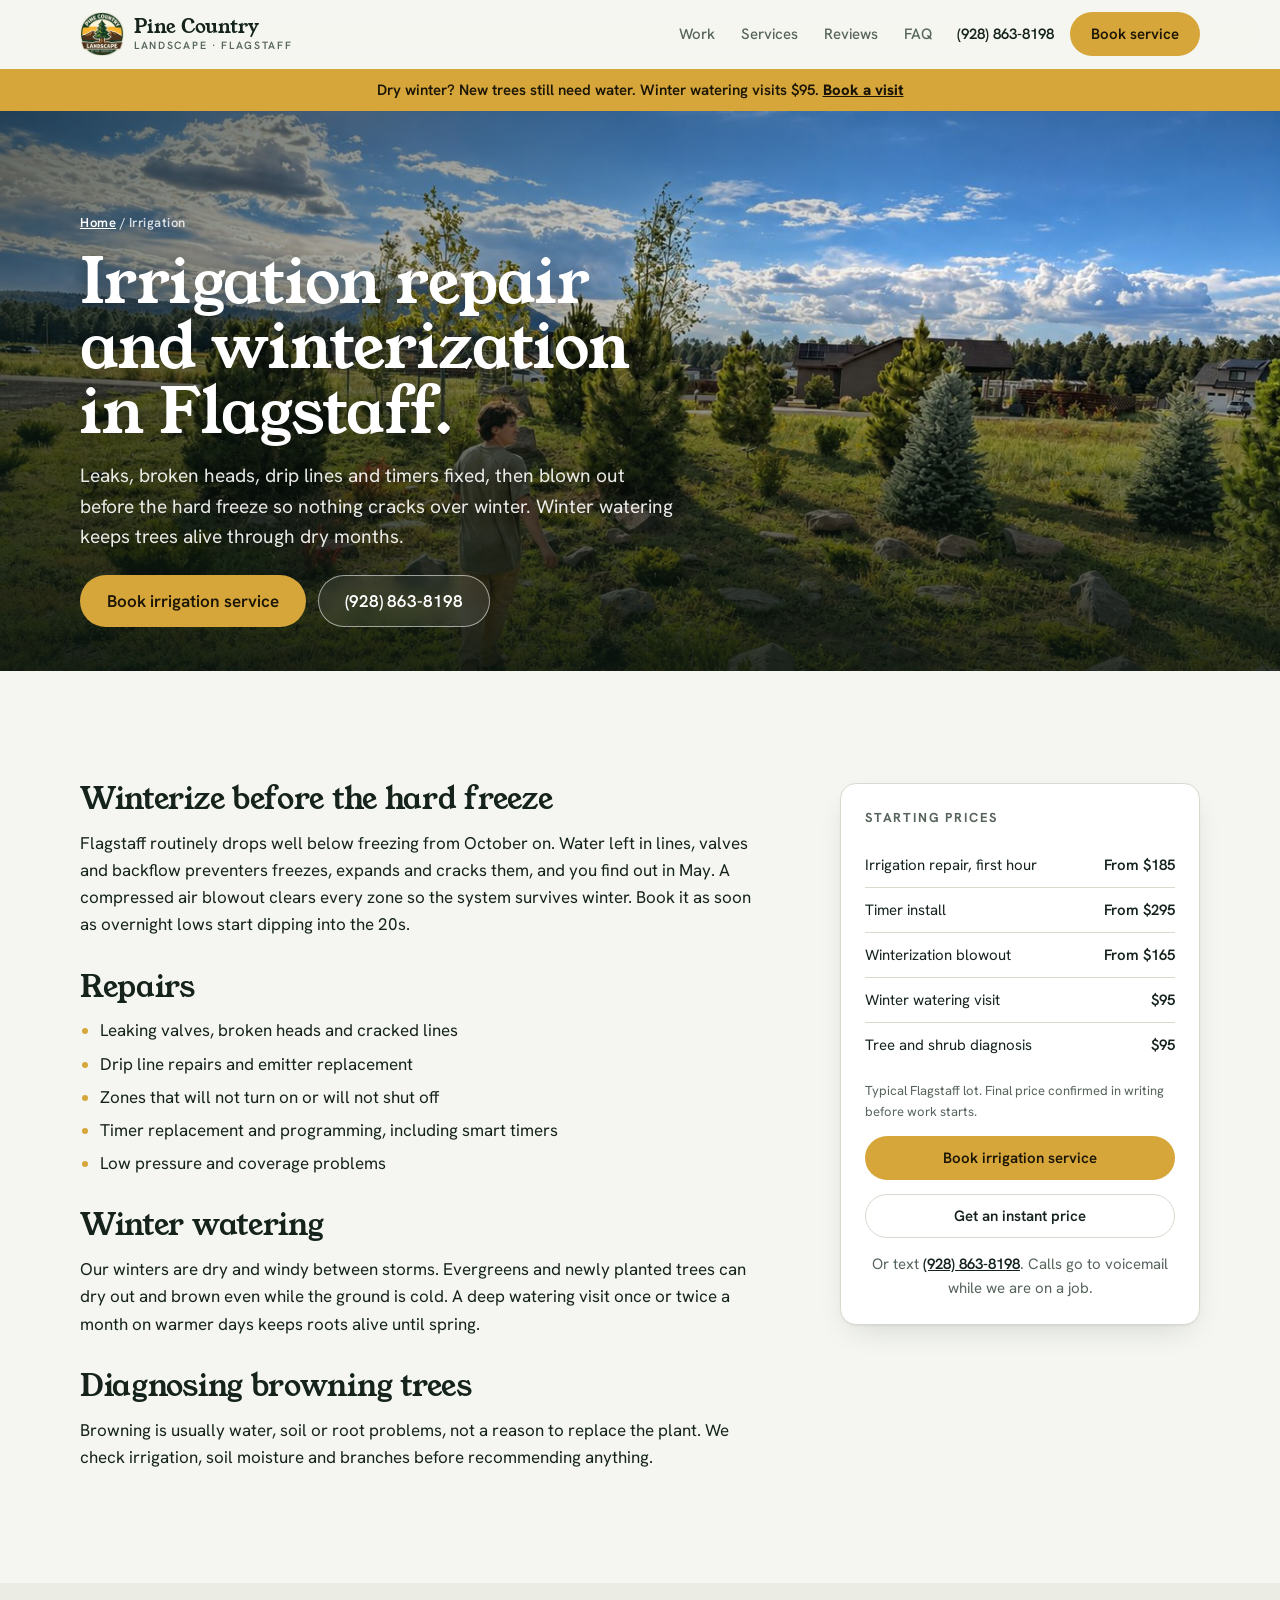
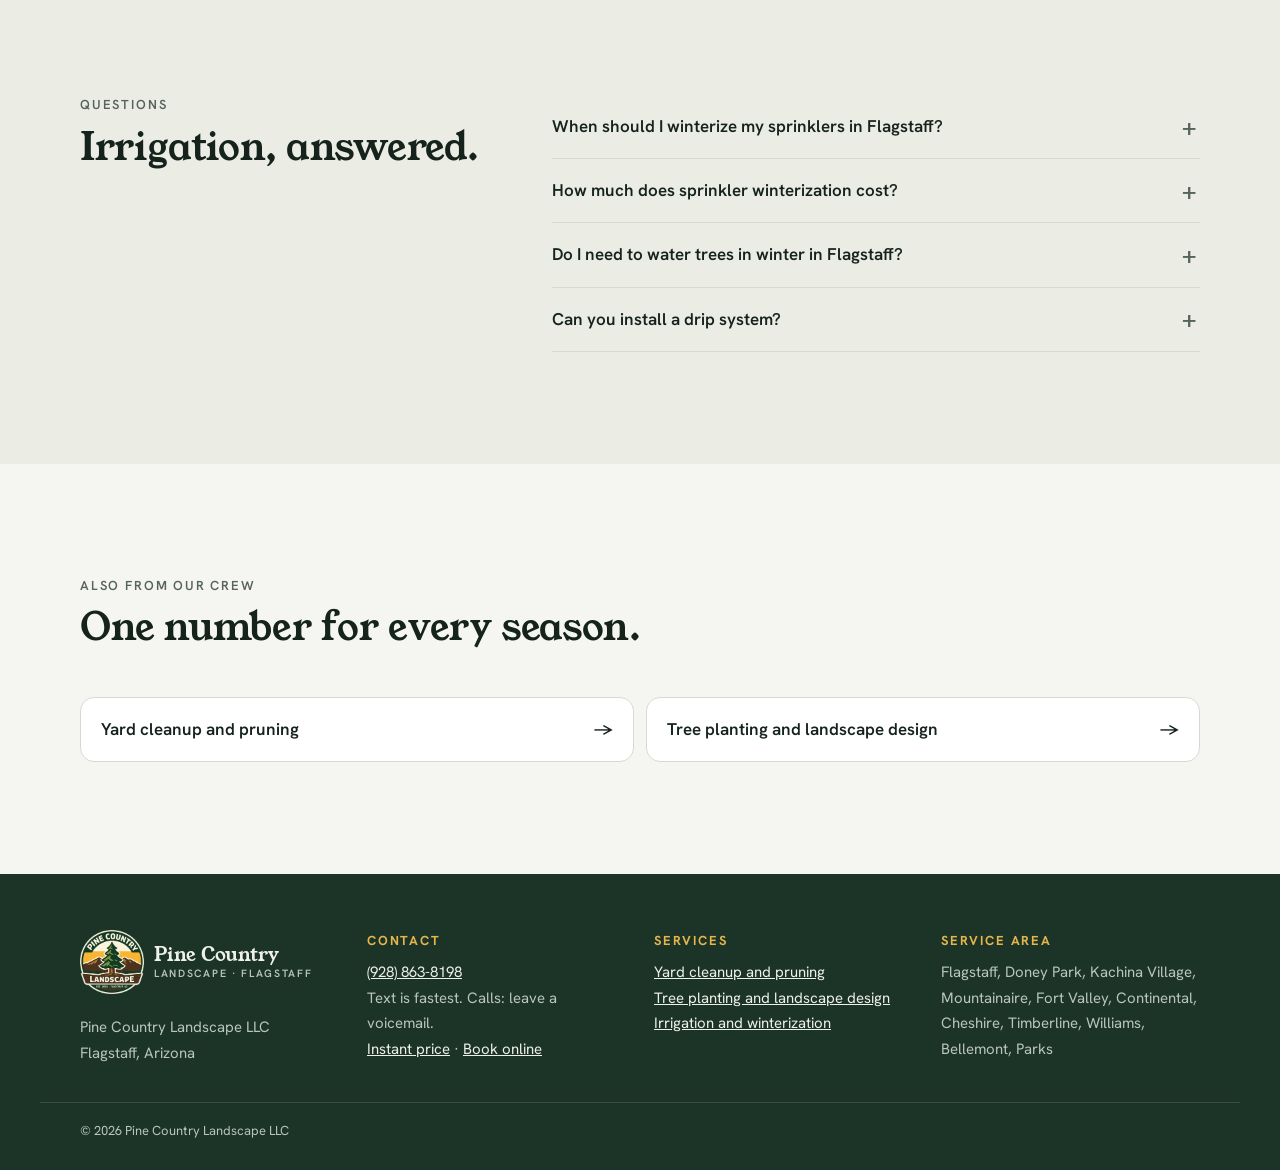
==== commit 91905db5: "SEO and AI visibility: keywords, schema, llms.txt, quick facts - Homepage title, meta description an" ====
--- a/irrigation-flagstaff/index.html
+++ b/irrigation-flagstaff/index.html
@@ -11,14 +11,17 @@
 <meta property="og:image" content="https://pinecountrylandscape.com/img/berm-watering.jpg">
 <meta property="og:url" content="https://pinecountrylandscape.com/irrigation-flagstaff/">
 <meta property="og:type" content="website">
+<meta property="og:site_name" content="Pine Country Landscape">
+<meta property="og:locale" content="en_US">
+<meta name="twitter:card" content="summary_large_image">
 <meta name="theme-color" content="#1c3328">
 <link rel="icon" href="/img/favicon-32.png" type="image/png" sizes="32x32">
 <link rel="apple-touch-icon" href="/img/apple-touch-icon.png">
 <link rel="preconnect" href="https://fonts.googleapis.com">
 <link rel="preconnect" href="https://fonts.gstatic.com" crossorigin>
 <link rel="stylesheet" href="https://fonts.googleapis.com/css2?family=Hanken+Grotesk:wght@400;500;600;700&family=Young+Serif&display=swap">
-<link rel="stylesheet" href="/styles.css?v=20261013c">
-<script type="application/ld+json">{"@context": "https://schema.org", "@type": "Service", "name": "Irrigation repair and winterization", "serviceType": "Irrigation repair and winterization", "provider": {"@type": "LandscapingBusiness", "name": "Pine Country Landscape", "url": "https://pinecountrylandscape.com/", "telephone": "+1-928-863-8198"}, "areaServed": [{"@type": "City", "name": "Flagstaff"}, {"@type": "City", "name": "Doney Park"}, {"@type": "City", "name": "Kachina Village"}, {"@type": "City", "name": "Mountainaire"}, {"@type": "City", "name": "Fort Valley"}, {"@type": "City", "name": "Continental"}, {"@type": "City", "name": "Cheshire"}, {"@type": "City", "name": "Williams"}, {"@type": "City", "name": "Bellemont"}], "url": "https://pinecountrylandscape.com/irrigation-flagstaff/", "description": "Sprinkler and drip repair, timer installs, irrigation blowouts before the hard freeze, and winter watering in Flagstaff. Winterization from $165."}</script>
+<link rel="stylesheet" href="/styles.css?v=20261013f">
+<script type="application/ld+json">{"@context": "https://schema.org", "@type": "Service", "name": "Irrigation repair and sprinkler winterization in Flagstaff", "serviceType": "Irrigation repair and winterization", "url": "https://pinecountrylandscape.com/irrigation-flagstaff/", "description": "Sprinkler and drip repair, timer installs, sprinkler blowouts before the hard freeze, and winter watering in Flagstaff, AZ. Winterization from $165.", "provider": {"@type": "LandscapingBusiness", "@id": "https://pinecountrylandscape.com/#business", "name": "Pine Country Landscape", "url": "https://pinecountrylandscape.com/", "telephone": "+1-928-863-8198"}, "areaServed": [{"@type": "Place", "name": "Flagstaff, AZ"}, {"@type": "Place", "name": "Doney Park, AZ"}, {"@type": "Place", "name": "Kachina Village, AZ"}, {"@type": "Place", "name": "Mountainaire, AZ"}, {"@type": "Place", "name": "Fort Valley, AZ"}, {"@type": "Place", "name": "Continental, AZ"}, {"@type": "Place", "name": "Cheshire, AZ"}, {"@type": "Place", "name": "Timberline, AZ"}, {"@type": "Place", "name": "Williams, AZ"}, {"@type": "Place", "name": "Bellemont, AZ"}, {"@type": "Place", "name": "Parks, AZ"}], "hoursAvailable": [{"@type": "OpeningHoursSpecification", "dayOfWeek": ["Sunday", "Monday", "Wednesday", "Friday", "Saturday"], "opens": "08:00", "closes": "17:00"}], "offers": [{"@type": "Offer", "itemOffered": {"@type": "Service", "name": "Irrigation repair", "description": "Leaks, heads, drip lines and zones. Includes the first hour.", "url": "https://pinecountrylandscape.com/irrigation-flagstaff/"}, "priceCurrency": "USD", "priceSpecification": {"@type": "PriceSpecification", "minPrice": "185", "priceCurrency": "USD"}}, {"@type": "Offer", "itemOffered": {"@type": "Service", "name": "Sprinkler timer install", "description": "Timer replacement and programming, including smart timers.", "url": "https://pinecountrylandscape.com/irrigation-flagstaff/"}, "priceCurrency": "USD", "priceSpecification": {"@type": "PriceSpecification", "minPrice": "295", "priceCurrency": "USD"}}, {"@type": "Offer", "itemOffered": {"@type": "Service", "name": "Sprinkler winterization blowout", "description": "Compressed air blowout of every zone before the hard freeze.", "url": "https://pinecountrylandscape.com/irrigation-flagstaff/"}, "priceCurrency": "USD", "priceSpecification": {"@type": "PriceSpecification", "minPrice": "165", "priceCurrency": "USD"}}, {"@type": "Offer", "itemOffered": {"@type": "Service", "name": "Winter watering visit", "description": "Deep watering for trees and shrubs on warmer days through dry winter months.", "url": "https://pinecountrylandscape.com/irrigation-flagstaff/"}, "priceCurrency": "USD", "price": "95"}, {"@type": "Offer", "itemOffered": {"@type": "Service", "name": "Tree and shrub diagnosis", "description": "On site check of irrigation, soil moisture and branches for struggling trees and shrubs.", "url": "https://pinecountrylandscape.com/irrigation-flagstaff/"}, "priceCurrency": "USD", "price": "95"}]}</script>
 <script type="application/ld+json">{"@context": "https://schema.org", "@type": "FAQPage", "mainEntity": [{"@type": "Question", "name": "When should I winterize my sprinklers in Flagstaff?", "acceptedAnswer": {"@type": "Answer", "text": "Usually early to mid October, or as soon as overnight lows start hitting the 20s. Earlier is safer than later."}}, {"@type": "Question", "name": "How much does sprinkler winterization cost?", "acceptedAnswer": {"@type": "Answer", "text": "From $165 for a typical residential system."}}, {"@type": "Question", "name": "Do I need to water trees in winter in Flagstaff?", "acceptedAnswer": {"@type": "Answer", "text": "Yes, especially new and evergreen trees. Water on a day above 40 degrees when the ground is not frozen, about once or twice a month without snow cover."}}, {"@type": "Question", "name": "Can you install a drip system?", "acceptedAnswer": {"@type": "Answer", "text": "We repair and extend drip and install timers. Larger new irrigation installs are quoted as part of a landscape project."}}]}</script>
 <script type="application/ld+json">{"@context": "https://schema.org", "@type": "BreadcrumbList", "itemListElement": [{"@type": "ListItem", "position": 1, "name": "Home", "item": "https://pinecountrylandscape.com/"}, {"@type": "ListItem", "position": 2, "name": "Irrigation", "item": "https://pinecountrylandscape.com/irrigation-flagstaff/"}]}</script>
 </head>
@@ -47,7 +50,7 @@
 
 <main id="main">
 <section class="sub-hero">
-  <img class="sub-hero-img" src="/img/berm-watering.jpg" alt="Watering a new native berm of pines, spruce and boulders at golden hour">
+  <img class="sub-hero-img" src="/img/berm-watering.jpg" srcset="/img/berm-watering-sm.jpg 760w, /img/berm-watering.jpg 1448w" sizes="100vw" width="1448" height="1086" fetchpriority="high" alt="Watering a new native berm of pines, spruce and boulders at golden hour">
   <div class="hero-shade" aria-hidden="true"></div>
   <div class="wrap sub-hero-in">
     <nav class="crumbs" aria-label="Breadcrumb"><a href="/">Home</a> <span aria-hidden="true">/</span> Irrigation</nav>
@@ -102,7 +105,7 @@
     </div>
     <div>
       <p class="foot-h">Service area</p>
-      <p>Flagstaff, Doney Park, Kachina Village, Mountainaire, Fort Valley, Continental, Cheshire, Williams, Bellemont</p>
+      <p>Flagstaff, Doney Park, Kachina Village, Mountainaire, Fort Valley, Continental, Cheshire, Timberline, Williams, Bellemont, Parks</p>
     </div>
   </div>
   <div class="wrap foot-base">&copy; <span id="yr">2026</span> Pine Country Landscape LLC</div>
@@ -113,7 +116,7 @@
   <a href="/#book"><span aria-hidden="true">&#128197;</span>Book</a>
 </nav>
 
-<script src="/config.js?v=20261013c"></script>
-<script src="/sub.js?v=20261013c"></script>
+<script src="/config.js?v=20261013f"></script>
+<script src="/sub.js?v=20261013f"></script>
 </body>
 </html>
--- a/styles.css
+++ b/styles.css
@@ -437,3 +437,25 @@
 .plant-ask-list { margin: 4px 0 0; padding-left: 0; list-style: none; display: grid; gap: 6px; font-weight: 600; }
 [data-plant-new][hidden], [data-plant-replies][hidden] { display: none; }
 [data-plant-new], [data-plant-replies] { display: grid; gap: 14px; }
+
+/* 10% off offer card */
+.offer { position: fixed; left: 16px; bottom: 16px; z-index: 70; width: min(380px, calc(100vw - 32px)); background: var(--surface); color: var(--ink); border: 1px solid var(--line); border-radius: 16px; box-shadow: 0 18px 50px rgb(12 22 16 / .28); padding: 20px 20px 16px; transform: translateY(24px); opacity: 0; transition: transform .35s ease, opacity .35s ease; }
+.offer.in { transform: none; opacity: 1; }
+.offer[hidden] { display: none; }
+.offer-x { position: absolute; top: 8px; right: 10px; border: 0; background: none; font-size: 24px; line-height: 1; color: var(--muted); cursor: pointer; padding: 6px; }
+.offer-k { margin: 0; font-size: .72rem; font-weight: 700; letter-spacing: .14em; text-transform: uppercase; color: var(--muted); }
+.offer-h { margin: 2px 0 4px; font: 400 1.5rem/1.15 var(--f-display); }
+.offer-sub { margin: 0 0 12px; font-size: var(--t-sm); color: var(--muted); }
+.offer-row { display: flex; gap: 8px; }
+.offer-row[hidden] { display: none; }
+.offer-row input { flex: 1; min-width: 0; }
+.offer-fine { margin: 8px 0 0; font-size: .74rem; color: var(--muted); }
+.offer form { display: grid; gap: 0; }
+@media (max-width: 820px) { .offer { left: 8px; right: 8px; width: auto; bottom: calc(76px + env(safe-area-inset-bottom, 0px)); } }
+
+/* Quick facts */
+.facts { display: grid; grid-template-columns: repeat(2, minmax(0, 1fr)); gap: 0 32px; margin: 0; }
+.facts > div { padding: 14px 0; border-top: 1px solid var(--line); }
+.facts dt { font-size: var(--t-xs); font-weight: 700; letter-spacing: .14em; text-transform: uppercase; color: var(--muted); margin: 0 0 4px; }
+.facts dd { margin: 0; max-width: 60ch; }
+@media (max-width: 720px) { .facts { grid-template-columns: 1fr; } }
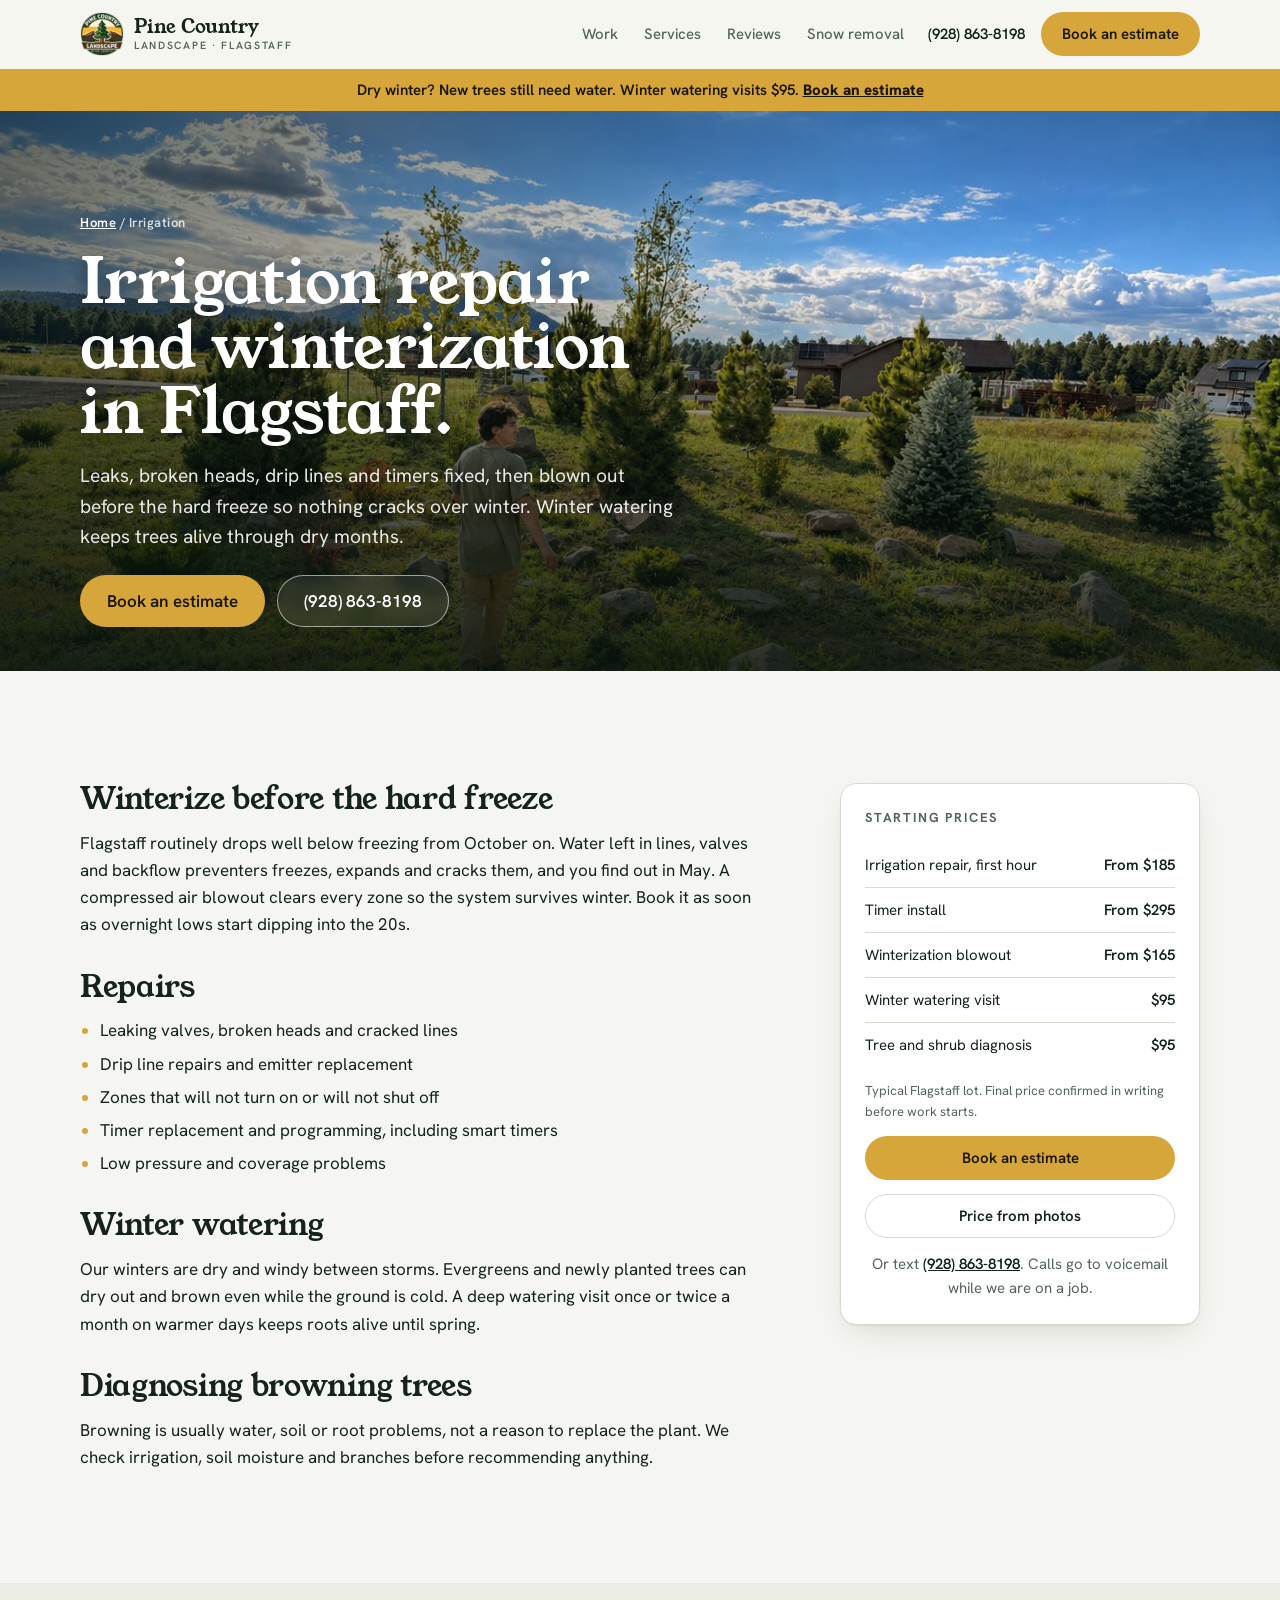
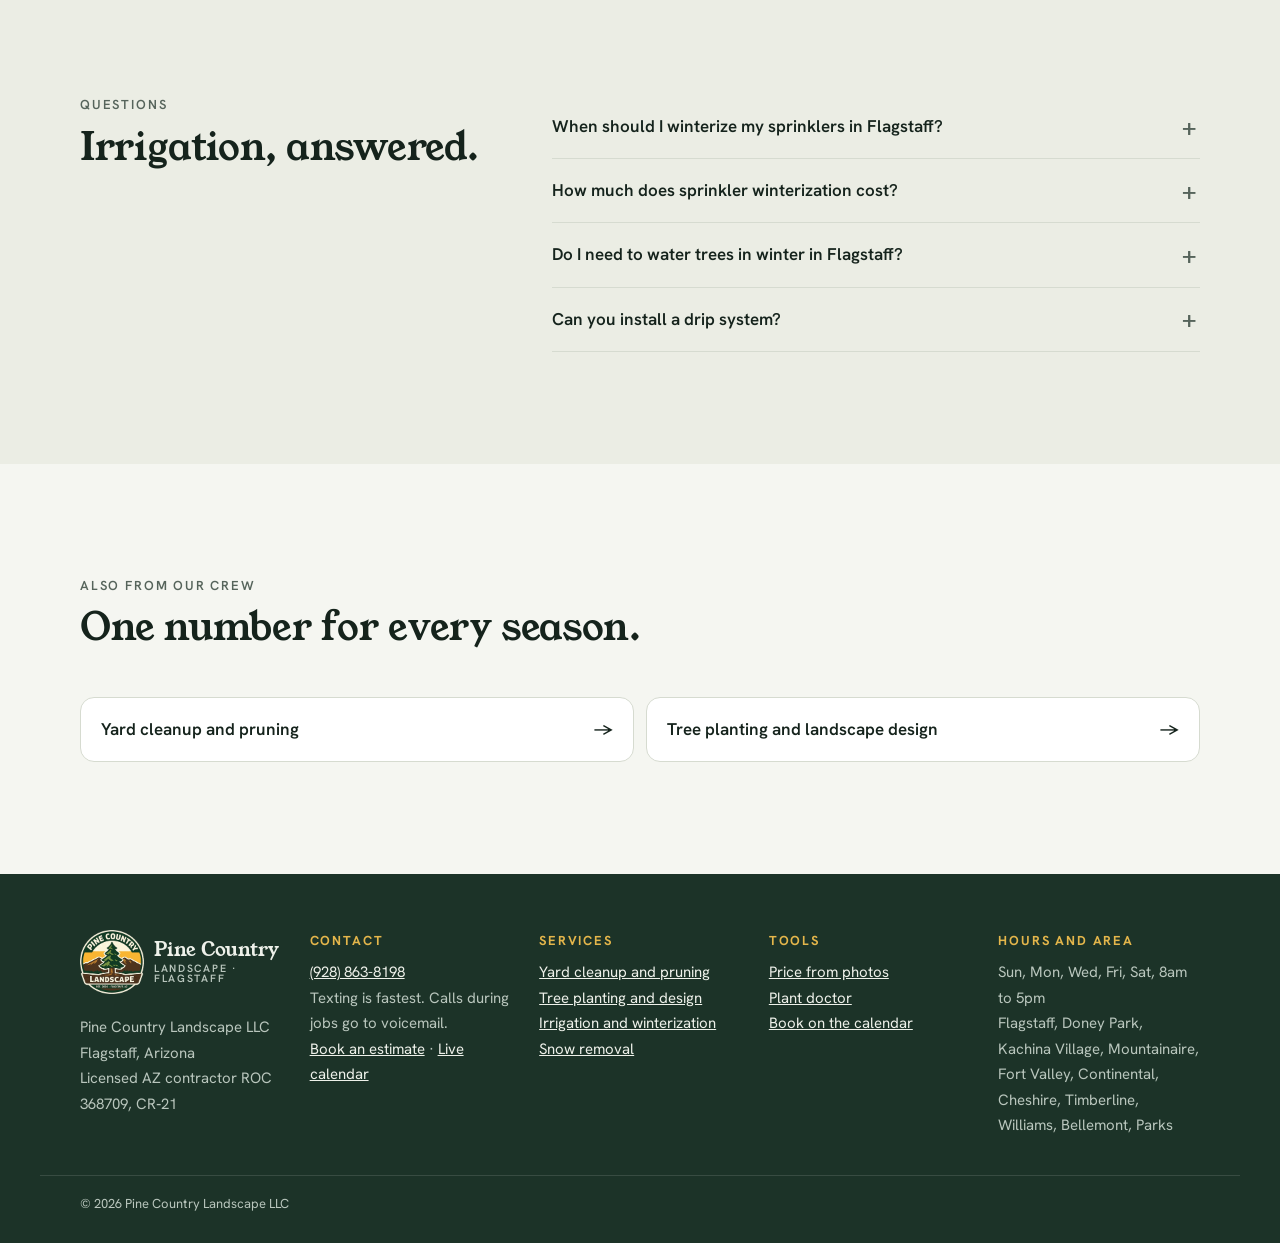
==== commit e162683f: "Estimate first homepage, ROC 368709, online contracts, $800 snow plan, lead tracking - Homepage: rea" ====
--- a/irrigation-flagstaff/index.html
+++ b/irrigation-flagstaff/index.html
@@ -20,7 +20,7 @@
 <link rel="preconnect" href="https://fonts.googleapis.com">
 <link rel="preconnect" href="https://fonts.gstatic.com" crossorigin>
 <link rel="stylesheet" href="https://fonts.googleapis.com/css2?family=Hanken+Grotesk:wght@400;500;600;700&family=Young+Serif&display=swap">
-<link rel="stylesheet" href="/styles.css?v=20261013f">
+<link rel="stylesheet" href="/styles.css?v=20261020b">
 <script type="application/ld+json">{"@context": "https://schema.org", "@type": "Service", "name": "Irrigation repair and sprinkler winterization in Flagstaff", "serviceType": "Irrigation repair and winterization", "url": "https://pinecountrylandscape.com/irrigation-flagstaff/", "description": "Sprinkler and drip repair, timer installs, sprinkler blowouts before the hard freeze, and winter watering in Flagstaff, AZ. Winterization from $165.", "provider": {"@type": "LandscapingBusiness", "@id": "https://pinecountrylandscape.com/#business", "name": "Pine Country Landscape", "url": "https://pinecountrylandscape.com/", "telephone": "+1-928-863-8198"}, "areaServed": [{"@type": "Place", "name": "Flagstaff, AZ"}, {"@type": "Place", "name": "Doney Park, AZ"}, {"@type": "Place", "name": "Kachina Village, AZ"}, {"@type": "Place", "name": "Mountainaire, AZ"}, {"@type": "Place", "name": "Fort Valley, AZ"}, {"@type": "Place", "name": "Continental, AZ"}, {"@type": "Place", "name": "Cheshire, AZ"}, {"@type": "Place", "name": "Timberline, AZ"}, {"@type": "Place", "name": "Williams, AZ"}, {"@type": "Place", "name": "Bellemont, AZ"}, {"@type": "Place", "name": "Parks, AZ"}], "hoursAvailable": [{"@type": "OpeningHoursSpecification", "dayOfWeek": ["Sunday", "Monday", "Wednesday", "Friday", "Saturday"], "opens": "08:00", "closes": "17:00"}], "offers": [{"@type": "Offer", "itemOffered": {"@type": "Service", "name": "Irrigation repair", "description": "Leaks, heads, drip lines and zones. Includes the first hour.", "url": "https://pinecountrylandscape.com/irrigation-flagstaff/"}, "priceCurrency": "USD", "priceSpecification": {"@type": "PriceSpecification", "minPrice": "185", "priceCurrency": "USD"}}, {"@type": "Offer", "itemOffered": {"@type": "Service", "name": "Sprinkler timer install", "description": "Timer replacement and programming, including smart timers.", "url": "https://pinecountrylandscape.com/irrigation-flagstaff/"}, "priceCurrency": "USD", "priceSpecification": {"@type": "PriceSpecification", "minPrice": "295", "priceCurrency": "USD"}}, {"@type": "Offer", "itemOffered": {"@type": "Service", "name": "Sprinkler winterization blowout", "description": "Compressed air blowout of every zone before the hard freeze.", "url": "https://pinecountrylandscape.com/irrigation-flagstaff/"}, "priceCurrency": "USD", "priceSpecification": {"@type": "PriceSpecification", "minPrice": "165", "priceCurrency": "USD"}}, {"@type": "Offer", "itemOffered": {"@type": "Service", "name": "Winter watering visit", "description": "Deep watering for trees and shrubs on warmer days through dry winter months.", "url": "https://pinecountrylandscape.com/irrigation-flagstaff/"}, "priceCurrency": "USD", "price": "95"}, {"@type": "Offer", "itemOffered": {"@type": "Service", "name": "Tree and shrub diagnosis", "description": "On site check of irrigation, soil moisture and branches for struggling trees and shrubs.", "url": "https://pinecountrylandscape.com/irrigation-flagstaff/"}, "priceCurrency": "USD", "price": "95"}]}</script>
 <script type="application/ld+json">{"@context": "https://schema.org", "@type": "FAQPage", "mainEntity": [{"@type": "Question", "name": "When should I winterize my sprinklers in Flagstaff?", "acceptedAnswer": {"@type": "Answer", "text": "Usually early to mid October, or as soon as overnight lows start hitting the 20s. Earlier is safer than later."}}, {"@type": "Question", "name": "How much does sprinkler winterization cost?", "acceptedAnswer": {"@type": "Answer", "text": "From $165 for a typical residential system."}}, {"@type": "Question", "name": "Do I need to water trees in winter in Flagstaff?", "acceptedAnswer": {"@type": "Answer", "text": "Yes, especially new and evergreen trees. Water on a day above 40 degrees when the ground is not frozen, about once or twice a month without snow cover."}}, {"@type": "Question", "name": "Can you install a drip system?", "acceptedAnswer": {"@type": "Answer", "text": "We repair and extend drip and install timers. Larger new irrigation installs are quoted as part of a landscape project."}}]}</script>
 <script type="application/ld+json">{"@context": "https://schema.org", "@type": "BreadcrumbList", "itemListElement": [{"@type": "ListItem", "position": 1, "name": "Home", "item": "https://pinecountrylandscape.com/"}, {"@type": "ListItem", "position": 2, "name": "Irrigation", "item": "https://pinecountrylandscape.com/irrigation-flagstaff/"}]}</script>
@@ -37,11 +37,11 @@
       <a href="/#work">Work</a>
       <a href="/#services">Services</a>
       <a href="/#reviews">Reviews</a>
-      <a href="/#faq">FAQ</a>
+      <a href="/snow-removal-flagstaff/">Snow removal</a>
     </nav>
     <div class="head-cta">
       <a class="phone" href="tel:+19288638198" data-phone>(928) 863-8198</a>
-      <a class="btn btn-gold" href="/#book">Book service</a>
+      <a class="btn btn-gold" href="/#inquiry" data-track="cta_click" data-label="header_sub">Book an estimate</a>
     </div>
   </div>
 </header>
@@ -56,7 +56,7 @@
     <nav class="crumbs" aria-label="Breadcrumb"><a href="/">Home</a> <span aria-hidden="true">/</span> Irrigation</nav>
     <h1>Irrigation repair and winterization in Flagstaff.</h1>
     <p class="hero-sub">Leaks, broken heads, drip lines and timers fixed, then blown out before the hard freeze so nothing cracks over winter. Winter watering keeps trees alive through dry months.</p>
-    <div class="hero-actions"><a class="btn btn-gold btn-lg" href="/#book">Book irrigation service</a><a class="btn btn-ghost btn-lg" href="tel:+19288638198" data-phone>(928) 863-8198</a></div>
+    <div class="hero-actions"><a class="btn btn-gold btn-lg" href="/#inquiry" data-track="cta_click" data-label="sub_hero">Book an estimate</a><a class="btn btn-ghost btn-lg" href="tel:+19288638198" data-phone>(928) 863-8198</a></div>
   </div>
 </section>
 <section class="section">
@@ -72,7 +72,7 @@
 <p>Browning is usually water, soil or root problems, not a reason to replace the plant. We check irrigation, soil moisture and branches before recommending anything.</p>
 
     </article>
-    <aside class="sub-card card"><p class="svc-kicker">Starting prices</p><ul class="price-list"><li><span>Irrigation repair, first hour</span><b>From $185</b></li><li><span>Timer install</span><b>From $295</b></li><li><span>Winterization blowout</span><b>From $165</b></li><li><span>Winter watering visit</span><b>$95</b></li><li><span>Tree and shrub diagnosis</span><b>$95</b></li></ul><p class="fine">Typical Flagstaff lot. Final price confirmed in writing before work starts.</p><a class="btn btn-gold btn-block" href="/#book">Book irrigation service</a><a class="btn btn-line btn-block" href="/#estimate">Get an instant price</a><p class="sub-call">Or text <a href="tel:+19288638198" data-phone>(928) 863-8198</a>. Calls go to voicemail while we are on a job.</p></aside>
+    <aside class="sub-card card"><p class="svc-kicker">Starting prices</p><ul class="price-list"><li><span>Irrigation repair, first hour</span><b>From $185</b></li><li><span>Timer install</span><b>From $295</b></li><li><span>Winterization blowout</span><b>From $165</b></li><li><span>Winter watering visit</span><b>$95</b></li><li><span>Tree and shrub diagnosis</span><b>$95</b></li></ul><p class="fine">Typical Flagstaff lot. Final price confirmed in writing before work starts.</p><a class="btn btn-gold btn-block" href="/#inquiry" data-track="cta_click" data-label="sub_card">Book an estimate</a><a class="btn btn-line btn-block" href="/price-from-photos/">Price from photos</a><p class="sub-call">Or text <a href="tel:+19288638198" data-phone>(928) 863-8198</a>. Calls go to voicemail while we are on a job.</p></aside>
   </div>
 </section>
 <section class="section section-tint">
@@ -93,30 +93,34 @@
   <div class="wrap foot-in">
     <div>
       <a class="brand brand-foot" href="/"><img class="brand-mark" src="/img/logo-badge.png" alt="" width="44" height="44"><span class="brand-name">Pine Country<small>Landscape &middot; Flagstaff</small></span></a>
-      <p class="foot-note">Pine Country Landscape LLC<br>Flagstaff, Arizona<br><span data-roc-badge hidden data-roc-number></span></p>
+      <p class="foot-note">Pine Country Landscape LLC<br>Flagstaff, Arizona<br><span data-roc-badge hidden>Licensed AZ contractor <span data-roc-number></span>, CR&#8209;21</span></p>
     </div>
     <div>
       <p class="foot-h">Contact</p>
-      <p><a href="tel:+19288638198" data-phone>(928) 863-8198</a><br>Text is fastest. Calls: leave a voicemail.<br><a href="/#estimate">Instant price</a> · <a href="/#book">Book online</a></p>
+      <p><a href="tel:+19288638198" data-phone data-track="call_click" data-label="footer">(928) 863-8198</a><br>Texting is fastest. Calls during jobs go to voicemail.<br><a href="/#inquiry" data-track="cta_click" data-label="footer">Book an estimate</a> &middot; <a href="/#book">Live calendar</a></p>
     </div>
     <div>
       <p class="foot-h">Services</p>
-      <p><a href="/yard-cleanup-flagstaff/">Yard cleanup and pruning</a><br><a href="/tree-planting-flagstaff/">Tree planting and landscape design</a><br><a href="/irrigation-flagstaff/">Irrigation and winterization</a><br></p>
+      <p><a href="/yard-cleanup-flagstaff/">Yard cleanup and pruning</a><br><a href="/tree-planting-flagstaff/">Tree planting and design</a><br><a href="/irrigation-flagstaff/">Irrigation and winterization</a><br><a href="/snow-removal-flagstaff/">Snow removal</a></p>
     </div>
     <div>
-      <p class="foot-h">Service area</p>
-      <p>Flagstaff, Doney Park, Kachina Village, Mountainaire, Fort Valley, Continental, Cheshire, Timberline, Williams, Bellemont, Parks</p>
+      <p class="foot-h">Tools</p>
+      <p><a href="/price-from-photos/">Price from photos</a><br><a href="/plant-doctor/">Plant doctor</a><br><a href="/#book">Book on the calendar</a></p>
+    </div>
+    <div>
+      <p class="foot-h">Hours and area</p>
+      <p>Sun, Mon, Wed, Fri, Sat, 8am to 5pm<br>Flagstaff, Doney Park, Kachina Village, Mountainaire, Fort Valley, Continental, Cheshire, Timberline, Williams, Bellemont, Parks</p>
     </div>
   </div>
   <div class="wrap foot-base">&copy; <span id="yr">2026</span> Pine Country Landscape LLC</div>
 </footer>
 <nav class="action-bar" aria-label="Quick actions">
-  <a data-sms href="sms:+19288638198"><span aria-hidden="true">&#128172;</span>Text us</a>
-  <a class="ab-main" href="/#estimate"><span aria-hidden="true">&#9889;</span>Instant price</a>
-  <a href="/#book"><span aria-hidden="true">&#128197;</span>Book</a>
+  <a data-sms href="sms:+19288638198" data-track="text_click" data-label="action_bar">Text us</a>
+  <a class="ab-main" href="/#inquiry" data-track="cta_click" data-label="action_bar">Book an estimate</a>
+  <a href="tel:+19288638198" data-track="call_click" data-label="action_bar">Call</a>
 </nav>
 
-<script src="/config.js?v=20261013f"></script>
-<script src="/sub.js?v=20261013f"></script>
+<script src="/config.js?v=20261020b"></script>
+<script src="/app.js?v=20261020b"></script>
 </body>
 </html>
--- a/styles.css
+++ b/styles.css
@@ -151,7 +151,7 @@
 .svc-grid { display: grid; grid-template-columns: 1.35fr 1fr 1fr; gap: 16px; align-items: start; }
 .svc { background: var(--surface); border: 1px solid var(--line); border-radius: 14px; padding: 26px; display: grid; gap: 14px; min-width: 0; }
 .svc-feature { padding: 0; overflow: hidden; background: var(--pine); color: var(--on-pine); border-color: var(--pine); }
-.svc-feature img { width: 100%; aspect-ratio: 16 / 9; object-fit: cover; }
+.svc-feature img { width: 100%; height: auto; aspect-ratio: 16 / 9; object-fit: cover; }
 .svc-body { padding: 26px; display: grid; gap: 14px; }
 .svc-feature .svc-kicker { color: var(--gold-hi); }
 .svc-feature .svc-foot { color: var(--on-pine-muted); font-size: var(--t-sm); }
@@ -452,6 +452,11 @@
 .offer-fine { margin: 8px 0 0; font-size: .74rem; color: var(--muted); }
 .offer form { display: grid; gap: 0; }
 @media (max-width: 820px) { .offer { left: 8px; right: 8px; width: auto; bottom: calc(76px + env(safe-area-inset-bottom, 0px)); } }
+.offer.mini { padding: 10px 44px 10px 16px; cursor: pointer; border-radius: 999px; }
+.offer.mini .offer-k, .offer.mini .offer-sub, .offer.mini .offer-row, .offer.mini .offer-fine, .offer.mini .form-msg { display: none; }
+.offer.mini .offer-h { margin: 0; font: 600 .98rem/1.3 var(--f-body, inherit); }
+.offer.mini .offer-h::after { content: "  Get code \203A"; color: var(--ink); font-weight: 700; text-decoration: underline; }
+.offer.mini .offer-x { top: 50%; transform: translateY(-50%); }
 
 /* Quick facts */
 .facts { display: grid; grid-template-columns: repeat(2, minmax(0, 1fr)); gap: 0 32px; margin: 0; }
@@ -459,3 +464,106 @@
 .facts dt { font-size: var(--t-xs); font-weight: 700; letter-spacing: .14em; text-transform: uppercase; color: var(--muted); margin: 0 0 4px; }
 .facts dd { margin: 0; max-width: 60ch; }
 @media (max-width: 720px) { .facts { grid-template-columns: 1fr; } }
+
+
+/* ================= Oct 2026: estimate first homepage ================= */
+.season-bar[href] { display: block; text-decoration: none; }
+.season-bar[href] b { text-decoration: underline; }
+
+/* Hero: one real finished project, the main promise, Book an estimate */
+.hero2 { position: relative; color: #fff; background: radial-gradient(120% 90% at 85% 0%, var(--pine-2) 0%, var(--pine) 60%); overflow: hidden; }
+.hero2-in { display: grid; grid-template-columns: 1fr 1.08fr; gap: clamp(24px, 4vw, 56px); align-items: center; padding-block: clamp(40px, 6vw, 80px); }
+.hero2-copy { display: grid; gap: 18px; min-width: 0; }
+.hero2-photo { margin: 0; position: relative; border-radius: 18px; overflow: hidden; aspect-ratio: 4 / 3; box-shadow: 0 30px 60px -24px rgb(0 0 0 / .6); background: var(--pine-2); }
+.hero2-img img { display: block; width: 100%; height: 100%; object-fit: cover; }
+.hero2-photo figcaption { position: absolute; left: 12px; bottom: 12px; padding: 5px 11px; border-radius: 999px; background: rgb(12 24 17 / .72); color: #fff; font-size: .78rem; font-weight: 600; }
+.hero2 h1 { font-size: clamp(2.3rem, 1.4rem + 3.4vw, 4.1rem); line-height: 1.04; text-shadow: 0 2px 22px rgb(0 0 0 / .35); }
+.hero2 .hero-sub { color: rgb(255 255 255 / .92); font-size: clamp(1.02rem, .95rem + .35vw, 1.2rem); max-width: 52ch; text-shadow: 0 1px 14px rgb(0 0 0 / .35); }
+.hero2 .eyebrow-light { color: rgb(255 255 255 / .85); }
+.hero2 .btn-gold { box-shadow: 0 10px 24px -10px rgb(214 166 58 / .8); }
+.trust2 { list-style: none; margin: 4px 0 0; padding: 0; display: flex; flex-wrap: wrap; gap: 8px; font-size: var(--t-sm); font-weight: 600; }
+.trust2 li { padding: 6px 12px; border-radius: 999px; background: rgb(255 255 255 / .07); border: 1px solid rgb(255 255 255 / .22); }
+.trust2 li::before { content: "\2713  "; color: var(--gold); font-weight: 800; }
+.trust2 b { color: #f0c95f; font-weight: 700; }
+.team-chip { display: flex; align-items: center; gap: 12px; font-size: var(--t-sm); color: rgb(255 255 255 / .92); max-width: 46ch; }
+.team-chip img { width: 72px; height: 36px; object-fit: cover; border-radius: 999px; border: 2px solid rgb(255 255 255 / .8); flex: none; }
+
+/* Inquiry */
+.inq-sec { padding-block: clamp(44px, 6vw, 80px); }
+.inq-in { display: grid; grid-template-columns: .85fr 1.15fr; gap: clamp(24px, 5vw, 64px); align-items: start; }
+.inq-copy { display: grid; gap: 14px; min-width: 0; }
+.mini-steps { margin: 4px 0 0; padding-left: 1.3em; display: grid; gap: 8px; color: var(--muted); font-size: var(--t-sm); }
+.mini-steps b { color: var(--ink); }
+.mini-steps li::marker { color: var(--gold); font-weight: 700; }
+.inq-alt { font-size: var(--t-sm); color: var(--muted); }
+.inq-alt a, .mini-steps a { color: var(--ink); font-weight: 600; }
+.inq-form, .inq-done { padding: clamp(18px, 3vw, 28px); display: grid; gap: 14px; min-width: 0; }
+.inq-done { justify-items: start; }
+.inq-done svg { width: 44px; height: 44px; color: var(--ok); }
+.opt-tag { font-weight: 500; color: var(--muted); text-transform: none; letter-spacing: 0; margin-left: 4px; padding: 1px 7px; border-radius: 999px; background: var(--tint); font-size: .72rem; }
+.inq-form input[type="file"] { padding: 9px; min-height: 46px; background: var(--surface); font-size: .9rem; }
+.inq-fine { margin-top: -4px; }
+.form-msg:focus { outline: none; }
+textarea[aria-invalid="true"], select[aria-invalid="true"] { border-color: var(--err); }
+@media (max-width: 900px) { .inq-in { grid-template-columns: 1fr; } }
+
+/* Project proof */
+.proj-grid { display: grid; grid-template-columns: repeat(3, minmax(0, 1fr)); gap: 16px; }
+.proj { margin: 0; background: var(--surface); border: 1px solid var(--line); border-radius: 14px; overflow: hidden; display: grid; }
+.proj button { all: unset; cursor: zoom-in; display: block; aspect-ratio: 4 / 3; overflow: hidden; }
+.proj button:focus-visible { outline: 3px solid var(--focus); outline-offset: -3px; }
+.proj img { width: 100%; height: 100%; object-fit: cover; transition: transform .4s ease; }
+.proj button:hover img { transform: scale(1.03); }
+.proj figcaption { padding: 14px 16px 16px; display: grid; gap: 4px; }
+.proj figcaption b { font: 400 1.15rem/1.2 var(--f-display); }
+.proj figcaption span { color: var(--muted); font-size: var(--t-sm); }
+.more-photos { margin-top: 20px; }
+.more-photos summary { cursor: pointer; font-weight: 700; display: inline-flex; align-items: center; min-height: 44px; padding: 0 18px; border-radius: 999px; border: 1.5px solid var(--line); background: var(--surface); }
+.more-photos summary::-webkit-details-marker { display: none; }
+.more-photos[open] summary { margin-bottom: 16px; }
+.more-photos .gallery { display: grid; grid-template-columns: repeat(4, minmax(0, 1fr)); grid-template-rows: none; grid-auto-rows: auto; gap: 10px; }
+.more-photos .g { grid-area: auto !important; aspect-ratio: 4 / 3; }
+@media (max-width: 900px) { .proj-grid { grid-template-columns: 1fr; } .more-photos .gallery { grid-template-columns: repeat(2, minmax(0, 1fr)); } }
+
+/* Reviews */
+.rv-note { color: var(--muted); font-size: var(--t-sm); }
+.stars .off { color: var(--muted); opacity: .7; }
+
+/* Snow band, final CTA */
+.snow-band { background: var(--pine); color: var(--on-pine); }
+.snow-band-in { display: flex; flex-wrap: wrap; align-items: center; justify-content: space-between; gap: 14px 24px; padding-block: 26px; }
+.snow-band p { max-width: 64ch; }
+.steps-compact { grid-template-columns: repeat(2, minmax(0, 1fr)); gap: 16px; margin: 6px 0; }
+.final-cta { background: var(--pine); color: var(--on-pine); text-align: center; }
+.final-in { padding-block: clamp(56px, 8vw, 96px); display: grid; justify-items: center; gap: 14px; }
+.final-in h2 { font-size: clamp(2rem, 1.4rem + 2.4vw, 3rem); }
+.final-in p { color: var(--on-pine-muted); }
+.final-in p a { color: #fff; font-weight: 700; }
+.final-in .hero-actions { justify-content: center; }
+
+/* Phones */
+@media (max-width: 820px) {
+  .hero2-in { grid-template-columns: 1fr; padding-block: 20px 36px; gap: 22px; }
+  .hero2-photo { order: -1; border-radius: 14px; }
+  .hero2 .hero-actions .btn { flex: 1 1 auto; }
+  .action-bar a { font-size: .92rem; }
+  .steps-compact { grid-template-columns: 1fr; }
+}
+@media (max-width: 420px) {
+  .hero2 .hero-actions .btn { flex: 1 1 100%; }
+  .team-chip { font-size: .85rem; }
+}
+.crumbs-dark, .crumbs-dark a { color: var(--muted); font-size: var(--t-sm); }
+.h1-sub { font-size: clamp(2rem, 1.4rem + 2.4vw, 3.2rem); }
+.snow .crumbs, .snow .crumbs a { color: var(--on-pine-muted); font-size: var(--t-sm); }
+.snow h1 { font-size: clamp(2rem, 1.3rem + 2.6vw, 3.2rem); }
+@media (max-width: 900px) { .inq-copy .mini-steps { display: none; } .inq-copy .lede { font-size: 1rem; } .inq-sec { padding-top: 28px; } }
+.tier { position: relative; }
+.tier-tag { position: absolute; top: -11px; left: 14px; background: var(--gold); color: var(--gold-ink); font-size: .68rem; font-weight: 800; letter-spacing: .08em; text-transform: uppercase; padding: 3px 9px; border-radius: 999px; }
+.snow-promise { list-style: none; margin: 4px 0 0; padding: 0; display: grid; gap: 8px; font-size: var(--t-sm); color: var(--on-pine-muted); max-width: 60ch; }
+.snow-promise li { padding-left: 24px; position: relative; }
+.snow-promise li::before { content: "\2713"; position: absolute; left: 0; color: var(--gold); font-weight: 800; }
+.snow-promise b { color: var(--on-pine); }
+.snow-tiers { margin-top: 18px; }
+.snow .spots { display: inline-flex; width: fit-content; padding: 6px 12px; border-radius: 999px; background: rgb(214 166 58 / .16); border: 1px solid var(--gold); color: var(--gold-hi); font-weight: 700; font-size: var(--t-sm); text-transform: none; letter-spacing: 0; }
+.snow .spots::before { display: none; }
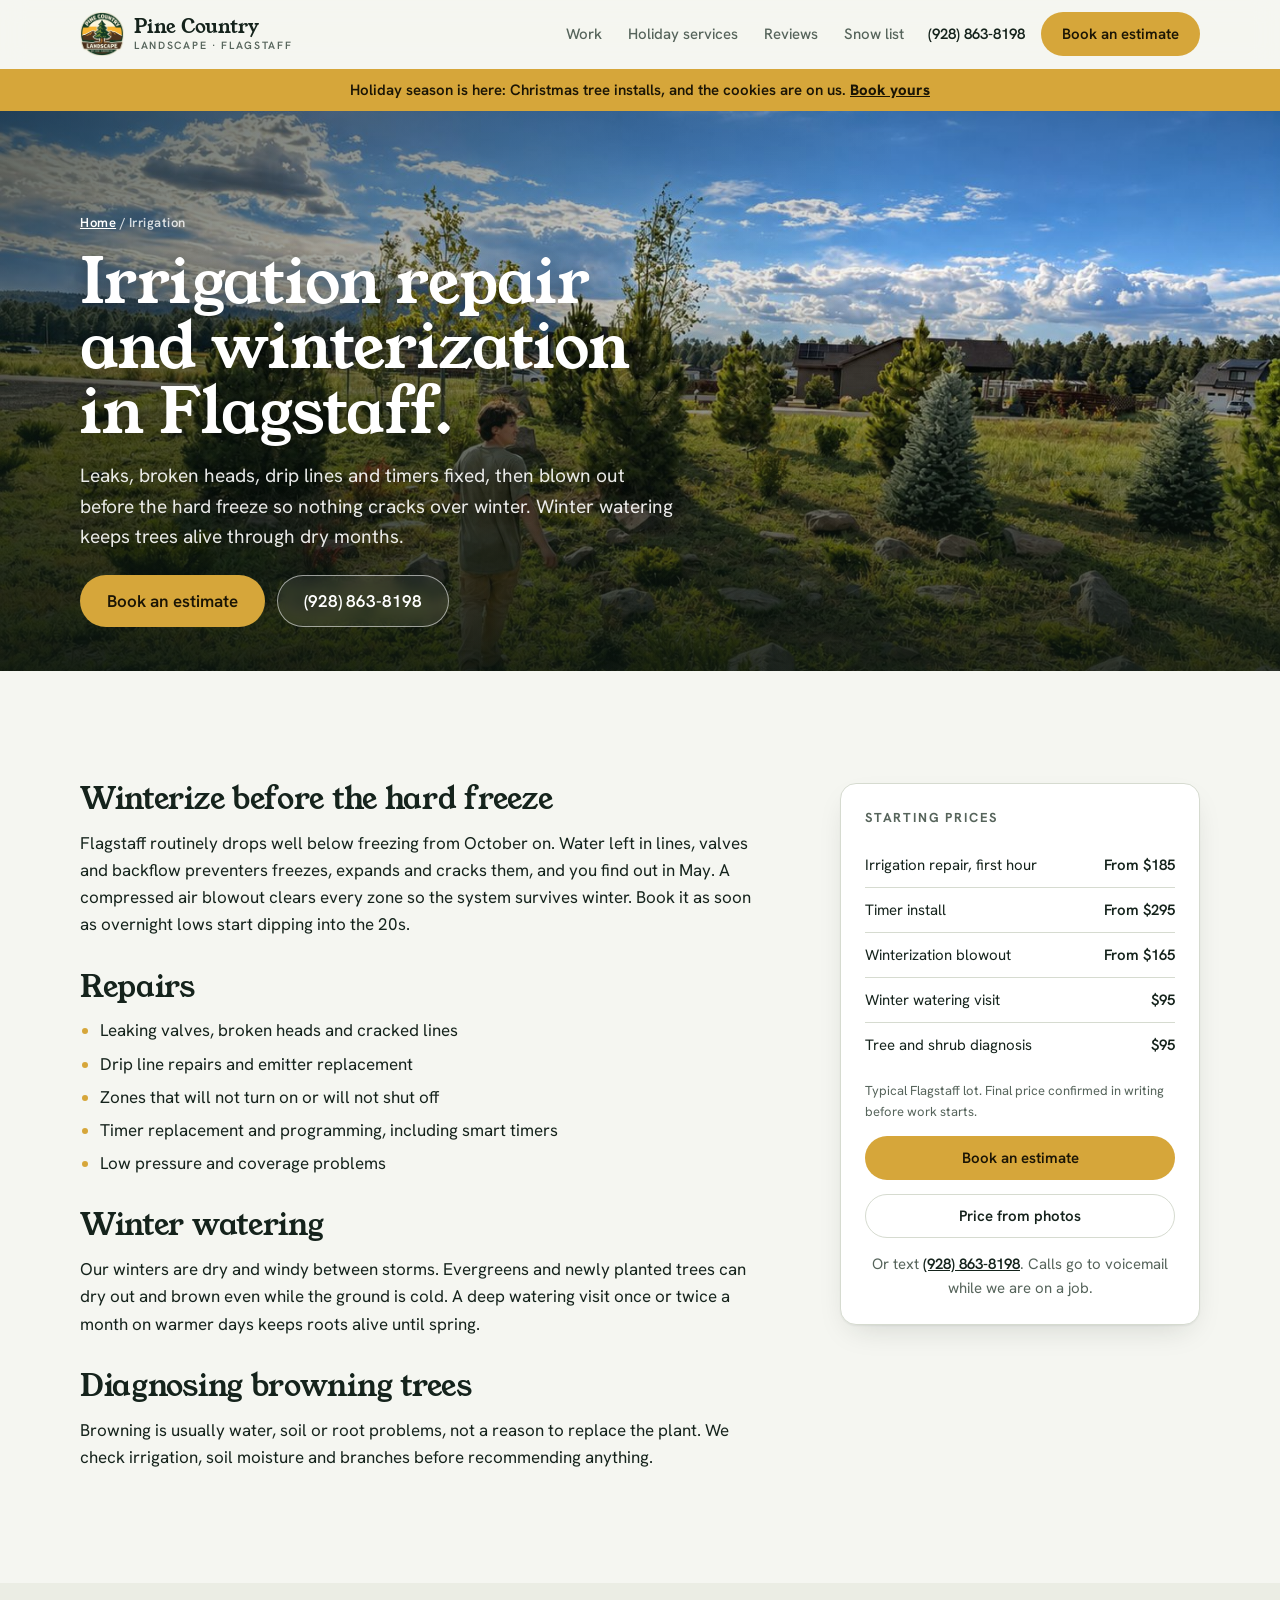
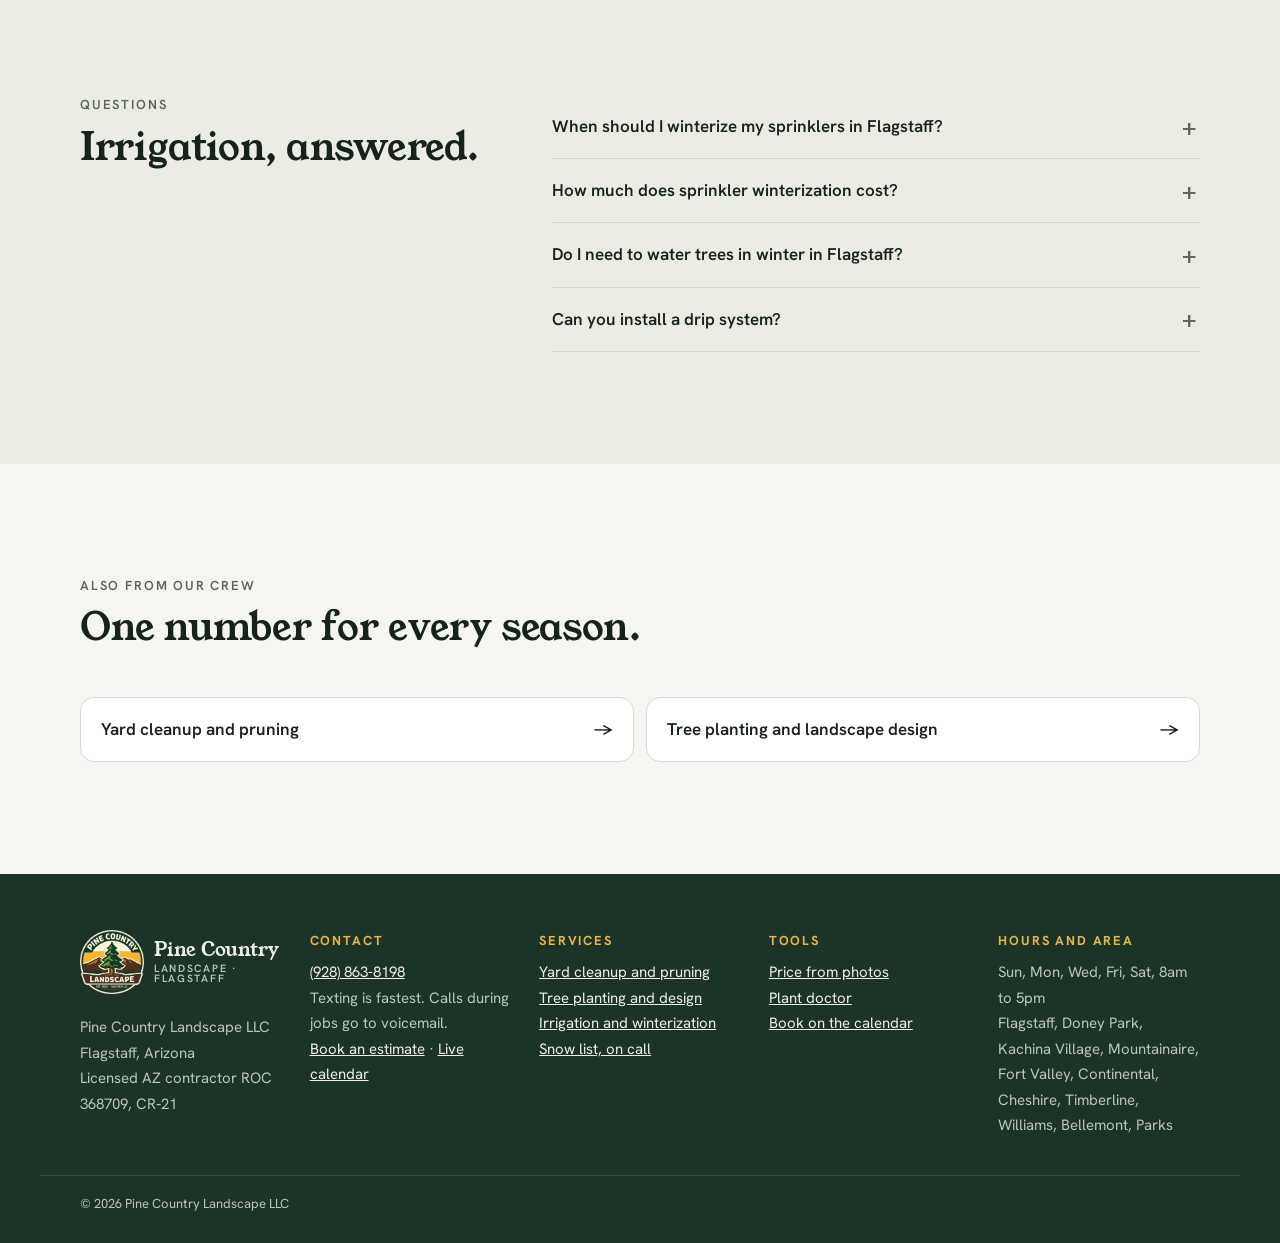
==== commit 1ec08019: "Holiday season: Christmas tree installs, cleanups, junk removal, on call snow list, spring waitlist " ====
--- a/irrigation-flagstaff/index.html
+++ b/irrigation-flagstaff/index.html
@@ -20,7 +20,7 @@
 <link rel="preconnect" href="https://fonts.googleapis.com">
 <link rel="preconnect" href="https://fonts.gstatic.com" crossorigin>
 <link rel="stylesheet" href="https://fonts.googleapis.com/css2?family=Hanken+Grotesk:wght@400;500;600;700&family=Young+Serif&display=swap">
-<link rel="stylesheet" href="/styles.css?v=20261020b">
+<link rel="stylesheet" href="/styles.css?v=20261122a">
 <script type="application/ld+json">{"@context": "https://schema.org", "@type": "Service", "name": "Irrigation repair and sprinkler winterization in Flagstaff", "serviceType": "Irrigation repair and winterization", "url": "https://pinecountrylandscape.com/irrigation-flagstaff/", "description": "Sprinkler and drip repair, timer installs, sprinkler blowouts before the hard freeze, and winter watering in Flagstaff, AZ. Winterization from $165.", "provider": {"@type": "LandscapingBusiness", "@id": "https://pinecountrylandscape.com/#business", "name": "Pine Country Landscape", "url": "https://pinecountrylandscape.com/", "telephone": "+1-928-863-8198"}, "areaServed": [{"@type": "Place", "name": "Flagstaff, AZ"}, {"@type": "Place", "name": "Doney Park, AZ"}, {"@type": "Place", "name": "Kachina Village, AZ"}, {"@type": "Place", "name": "Mountainaire, AZ"}, {"@type": "Place", "name": "Fort Valley, AZ"}, {"@type": "Place", "name": "Continental, AZ"}, {"@type": "Place", "name": "Cheshire, AZ"}, {"@type": "Place", "name": "Timberline, AZ"}, {"@type": "Place", "name": "Williams, AZ"}, {"@type": "Place", "name": "Bellemont, AZ"}, {"@type": "Place", "name": "Parks, AZ"}], "hoursAvailable": [{"@type": "OpeningHoursSpecification", "dayOfWeek": ["Sunday", "Monday", "Wednesday", "Friday", "Saturday"], "opens": "08:00", "closes": "17:00"}], "offers": [{"@type": "Offer", "itemOffered": {"@type": "Service", "name": "Irrigation repair", "description": "Leaks, heads, drip lines and zones. Includes the first hour.", "url": "https://pinecountrylandscape.com/irrigation-flagstaff/"}, "priceCurrency": "USD", "priceSpecification": {"@type": "PriceSpecification", "minPrice": "185", "priceCurrency": "USD"}}, {"@type": "Offer", "itemOffered": {"@type": "Service", "name": "Sprinkler timer install", "description": "Timer replacement and programming, including smart timers.", "url": "https://pinecountrylandscape.com/irrigation-flagstaff/"}, "priceCurrency": "USD", "priceSpecification": {"@type": "PriceSpecification", "minPrice": "295", "priceCurrency": "USD"}}, {"@type": "Offer", "itemOffered": {"@type": "Service", "name": "Sprinkler winterization blowout", "description": "Compressed air blowout of every zone before the hard freeze.", "url": "https://pinecountrylandscape.com/irrigation-flagstaff/"}, "priceCurrency": "USD", "priceSpecification": {"@type": "PriceSpecification", "minPrice": "165", "priceCurrency": "USD"}}, {"@type": "Offer", "itemOffered": {"@type": "Service", "name": "Winter watering visit", "description": "Deep watering for trees and shrubs on warmer days through dry winter months.", "url": "https://pinecountrylandscape.com/irrigation-flagstaff/"}, "priceCurrency": "USD", "price": "95"}, {"@type": "Offer", "itemOffered": {"@type": "Service", "name": "Tree and shrub diagnosis", "description": "On site check of irrigation, soil moisture and branches for struggling trees and shrubs.", "url": "https://pinecountrylandscape.com/irrigation-flagstaff/"}, "priceCurrency": "USD", "price": "95"}]}</script>
 <script type="application/ld+json">{"@context": "https://schema.org", "@type": "FAQPage", "mainEntity": [{"@type": "Question", "name": "When should I winterize my sprinklers in Flagstaff?", "acceptedAnswer": {"@type": "Answer", "text": "Usually early to mid October, or as soon as overnight lows start hitting the 20s. Earlier is safer than later."}}, {"@type": "Question", "name": "How much does sprinkler winterization cost?", "acceptedAnswer": {"@type": "Answer", "text": "From $165 for a typical residential system."}}, {"@type": "Question", "name": "Do I need to water trees in winter in Flagstaff?", "acceptedAnswer": {"@type": "Answer", "text": "Yes, especially new and evergreen trees. Water on a day above 40 degrees when the ground is not frozen, about once or twice a month without snow cover."}}, {"@type": "Question", "name": "Can you install a drip system?", "acceptedAnswer": {"@type": "Answer", "text": "We repair and extend drip and install timers. Larger new irrigation installs are quoted as part of a landscape project."}}]}</script>
 <script type="application/ld+json">{"@context": "https://schema.org", "@type": "BreadcrumbList", "itemListElement": [{"@type": "ListItem", "position": 1, "name": "Home", "item": "https://pinecountrylandscape.com/"}, {"@type": "ListItem", "position": 2, "name": "Irrigation", "item": "https://pinecountrylandscape.com/irrigation-flagstaff/"}]}</script>
@@ -35,9 +35,9 @@
     </a>
     <nav class="nav" aria-label="Main">
       <a href="/#work">Work</a>
-      <a href="/#services">Services</a>
+      <a href="/#holiday">Holiday services</a>
       <a href="/#reviews">Reviews</a>
-      <a href="/snow-removal-flagstaff/">Snow removal</a>
+      <a href="/snow-removal-flagstaff/">Snow list</a>
     </nav>
     <div class="head-cta">
       <a class="phone" href="tel:+19288638198" data-phone>(928) 863-8198</a>
@@ -101,7 +101,7 @@
     </div>
     <div>
       <p class="foot-h">Services</p>
-      <p><a href="/yard-cleanup-flagstaff/">Yard cleanup and pruning</a><br><a href="/tree-planting-flagstaff/">Tree planting and design</a><br><a href="/irrigation-flagstaff/">Irrigation and winterization</a><br><a href="/snow-removal-flagstaff/">Snow removal</a></p>
+      <p><a href="/yard-cleanup-flagstaff/">Yard cleanup and pruning</a><br><a href="/tree-planting-flagstaff/">Tree planting and design</a><br><a href="/irrigation-flagstaff/">Irrigation and winterization</a><br><a href="/snow-removal-flagstaff/">Snow list, on call</a></p>
     </div>
     <div>
       <p class="foot-h">Tools</p>
@@ -120,7 +120,7 @@
   <a href="tel:+19288638198" data-track="call_click" data-label="action_bar">Call</a>
 </nav>
 
-<script src="/config.js?v=20261020b"></script>
-<script src="/app.js?v=20261020b"></script>
+<script src="/config.js?v=20261122a"></script>
+<script src="/app.js?v=20261122a"></script>
 </body>
 </html>
--- a/styles.css
+++ b/styles.css
@@ -500,6 +500,8 @@
 .inq-form, .inq-done { padding: clamp(18px, 3vw, 28px); display: grid; gap: 14px; min-width: 0; }
 .inq-done { justify-items: start; }
 .inq-done svg { width: 44px; height: 44px; color: var(--ok); }
+.inq-book { margin: 4px 0 0; }
+.inq-book-note { margin: 0; font-size: .9rem; color: var(--muted, #5f6b61); }
 .opt-tag { font-weight: 500; color: var(--muted); text-transform: none; letter-spacing: 0; margin-left: 4px; padding: 1px 7px; border-radius: 999px; background: var(--tint); font-size: .72rem; }
 .inq-form input[type="file"] { padding: 9px; min-height: 46px; background: var(--surface); font-size: .9rem; }
 .inq-fine { margin-top: -4px; }
@@ -567,3 +569,9 @@
 .snow-tiers { margin-top: 18px; }
 .snow .spots { display: inline-flex; width: fit-content; padding: 6px 12px; border-radius: 999px; background: rgb(214 166 58 / .16); border: 1px solid var(--gold); color: var(--gold-hi); font-weight: 700; font-size: var(--t-sm); text-transform: none; letter-spacing: 0; }
 .snow .spots::before { display: none; }
+
+/* Holiday season: spring waitlist card */
+.waitlist { margin-top: 22px; padding: 24px 26px; background: #fff; border-radius: 16px; display: flex; flex-wrap: wrap; align-items: center; justify-content: space-between; gap: 16px 28px; border-left: 4px solid var(--gold); }
+.waitlist > div { flex: 1 1 420px; }
+.waitlist h3 { margin: 4px 0 8px; }
+.waitlist p:last-child { margin: 0; }
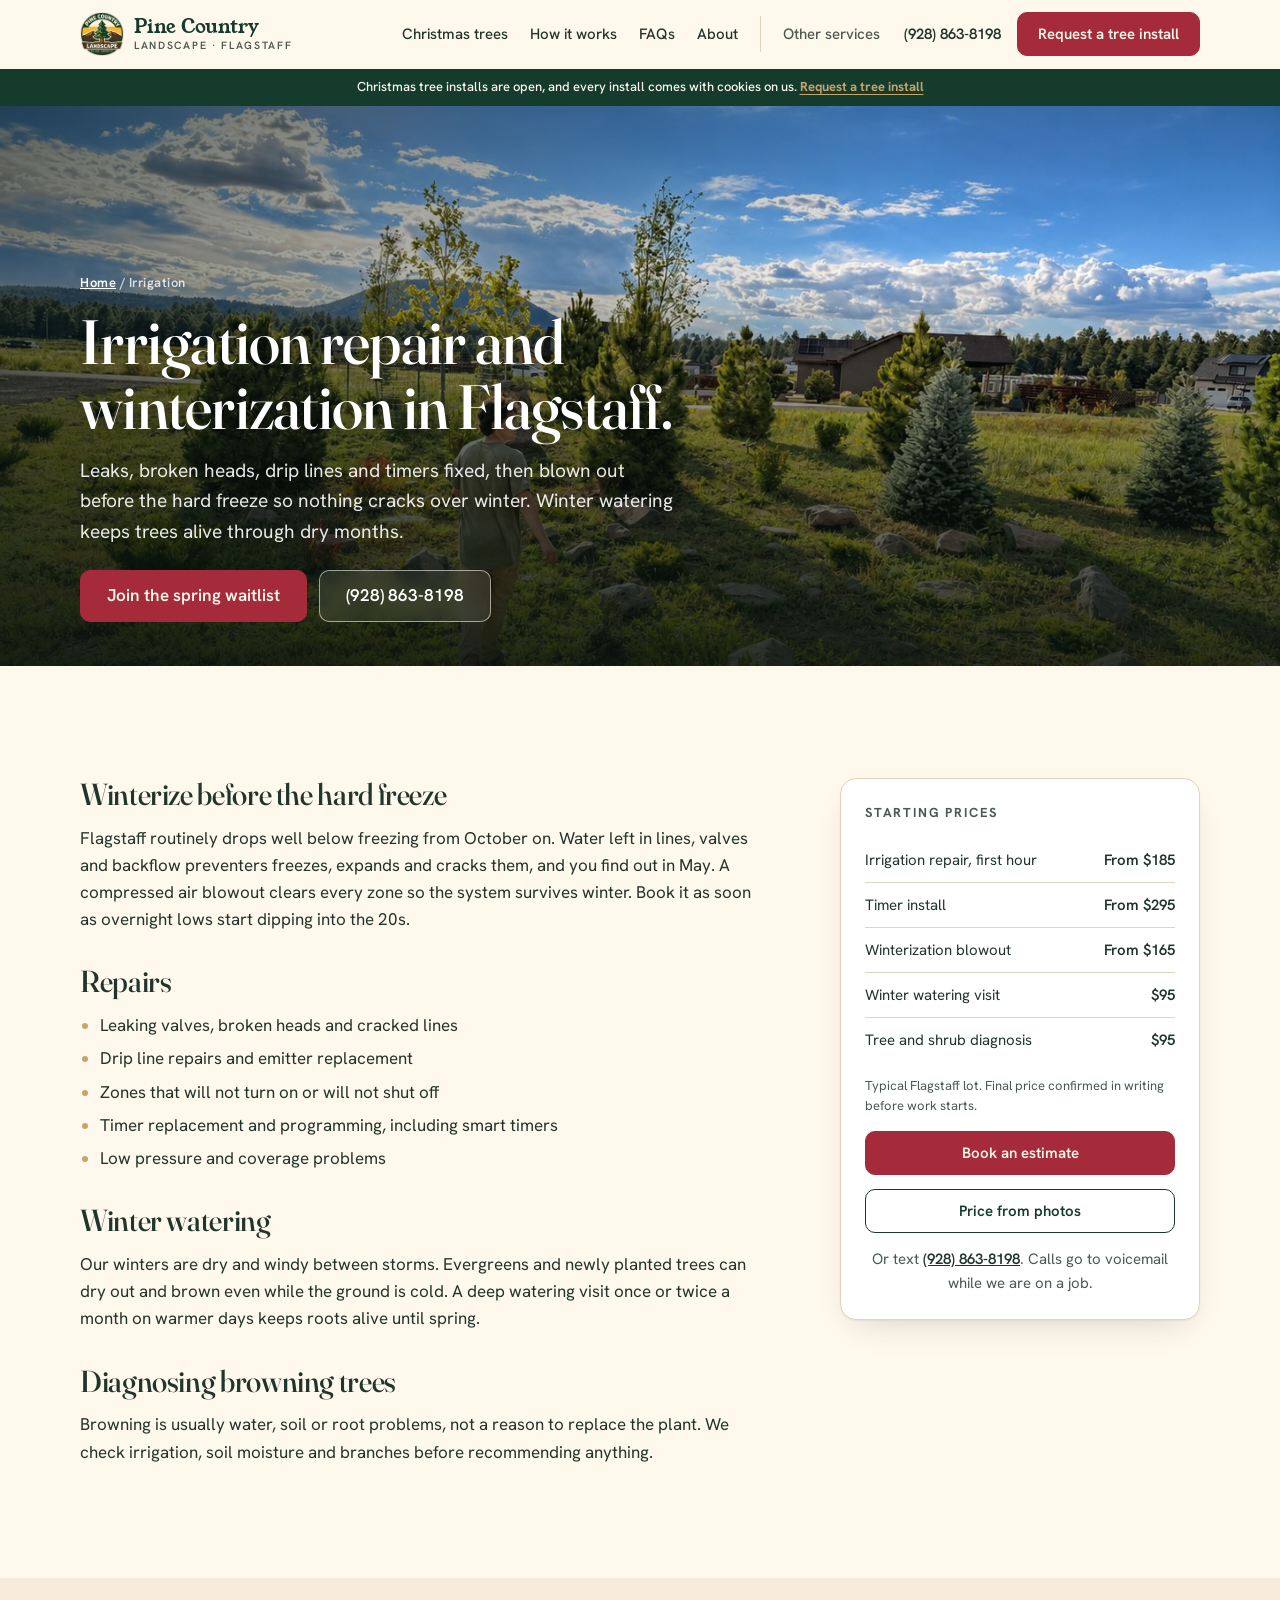
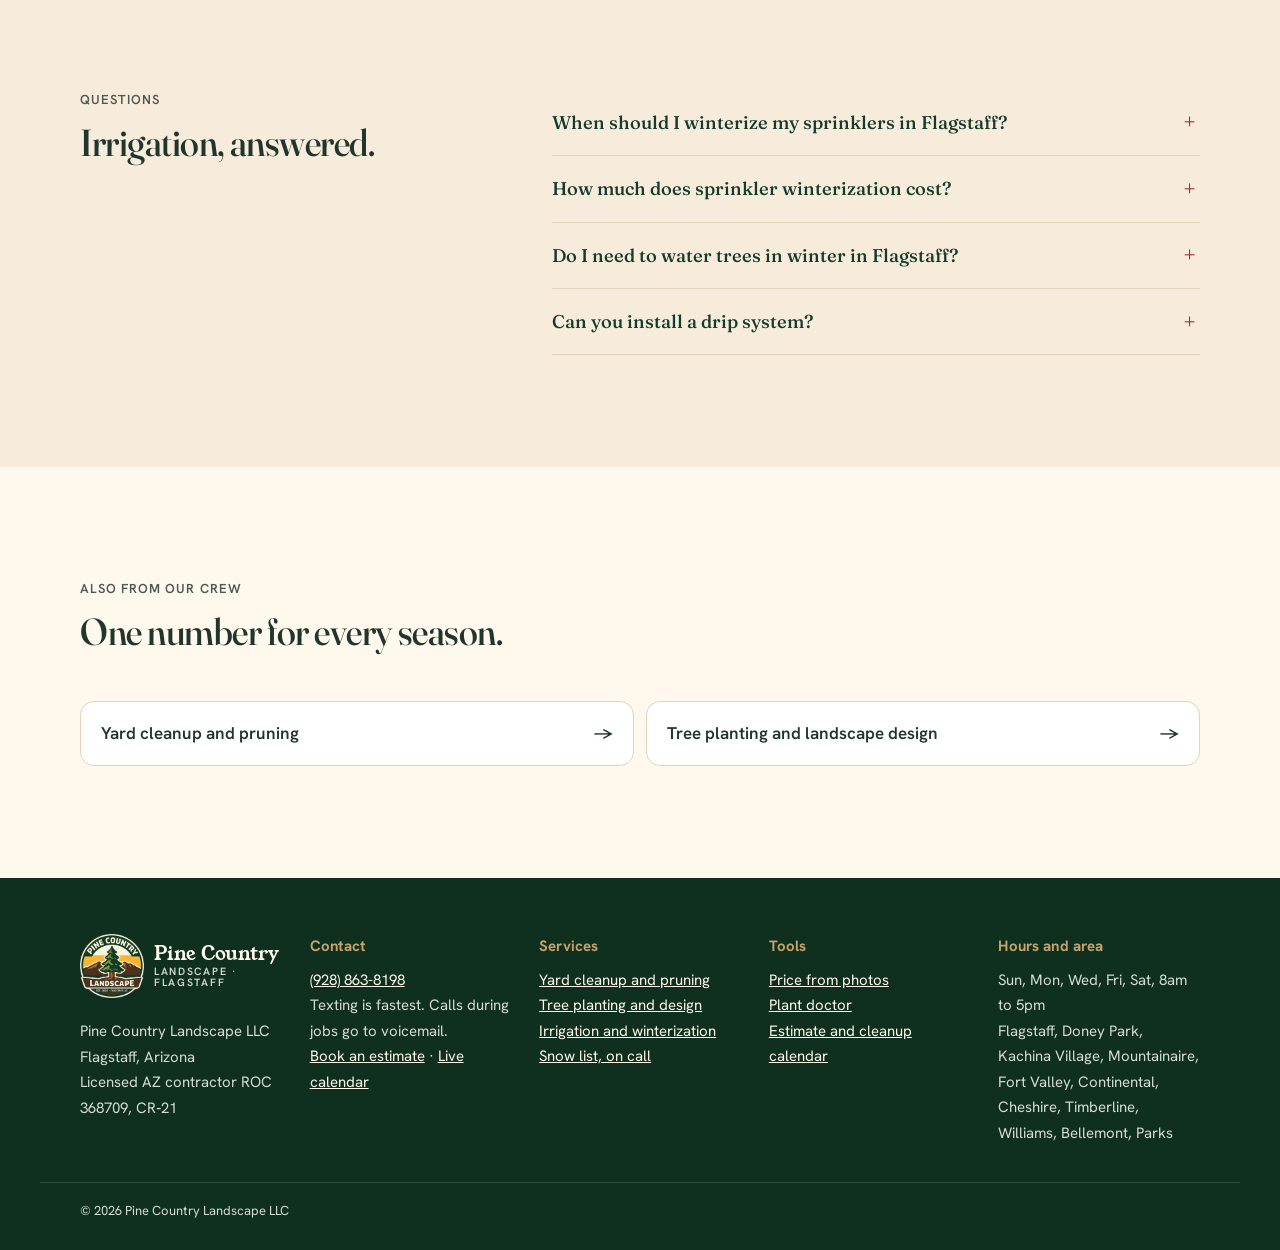
==== commit 451ee184: "Christmas by Pine Country: seasonal homepage and tree request form - New homepage built around Chris" ====
--- a/irrigation-flagstaff/index.html
+++ b/irrigation-flagstaff/index.html
@@ -1,5 +1,5 @@
 <!doctype html>
-<html lang="en">
+<html lang="en" class="xmas">
 <head>
 <meta charset="utf-8">
 <meta name="viewport" content="width=device-width, initial-scale=1, viewport-fit=cover">
@@ -19,8 +19,9 @@
 <link rel="apple-touch-icon" href="/img/apple-touch-icon.png">
 <link rel="preconnect" href="https://fonts.googleapis.com">
 <link rel="preconnect" href="https://fonts.gstatic.com" crossorigin>
-<link rel="stylesheet" href="https://fonts.googleapis.com/css2?family=Hanken+Grotesk:wght@400;500;600;700&family=Young+Serif&display=swap">
-<link rel="stylesheet" href="/styles.css?v=20261122a">
+<link rel="stylesheet" href="https://fonts.googleapis.com/css2?family=Fraunces:opsz,wght@9..144,400;9..144,500;9..144,600&family=Hanken+Grotesk:wght@400;500;600;700&family=Young+Serif&display=swap">
+<link rel="stylesheet" href="/styles.css?v=20261123a">
+<link rel="stylesheet" href="/christmas.css?v=20261123a">
 <script type="application/ld+json">{"@context": "https://schema.org", "@type": "Service", "name": "Irrigation repair and sprinkler winterization in Flagstaff", "serviceType": "Irrigation repair and winterization", "url": "https://pinecountrylandscape.com/irrigation-flagstaff/", "description": "Sprinkler and drip repair, timer installs, sprinkler blowouts before the hard freeze, and winter watering in Flagstaff, AZ. Winterization from $165.", "provider": {"@type": "LandscapingBusiness", "@id": "https://pinecountrylandscape.com/#business", "name": "Pine Country Landscape", "url": "https://pinecountrylandscape.com/", "telephone": "+1-928-863-8198"}, "areaServed": [{"@type": "Place", "name": "Flagstaff, AZ"}, {"@type": "Place", "name": "Doney Park, AZ"}, {"@type": "Place", "name": "Kachina Village, AZ"}, {"@type": "Place", "name": "Mountainaire, AZ"}, {"@type": "Place", "name": "Fort Valley, AZ"}, {"@type": "Place", "name": "Continental, AZ"}, {"@type": "Place", "name": "Cheshire, AZ"}, {"@type": "Place", "name": "Timberline, AZ"}, {"@type": "Place", "name": "Williams, AZ"}, {"@type": "Place", "name": "Bellemont, AZ"}, {"@type": "Place", "name": "Parks, AZ"}], "hoursAvailable": [{"@type": "OpeningHoursSpecification", "dayOfWeek": ["Sunday", "Monday", "Wednesday", "Friday", "Saturday"], "opens": "08:00", "closes": "17:00"}], "offers": [{"@type": "Offer", "itemOffered": {"@type": "Service", "name": "Irrigation repair", "description": "Leaks, heads, drip lines and zones. Includes the first hour.", "url": "https://pinecountrylandscape.com/irrigation-flagstaff/"}, "priceCurrency": "USD", "priceSpecification": {"@type": "PriceSpecification", "minPrice": "185", "priceCurrency": "USD"}}, {"@type": "Offer", "itemOffered": {"@type": "Service", "name": "Sprinkler timer install", "description": "Timer replacement and programming, including smart timers.", "url": "https://pinecountrylandscape.com/irrigation-flagstaff/"}, "priceCurrency": "USD", "priceSpecification": {"@type": "PriceSpecification", "minPrice": "295", "priceCurrency": "USD"}}, {"@type": "Offer", "itemOffered": {"@type": "Service", "name": "Sprinkler winterization blowout", "description": "Compressed air blowout of every zone before the hard freeze.", "url": "https://pinecountrylandscape.com/irrigation-flagstaff/"}, "priceCurrency": "USD", "priceSpecification": {"@type": "PriceSpecification", "minPrice": "165", "priceCurrency": "USD"}}, {"@type": "Offer", "itemOffered": {"@type": "Service", "name": "Winter watering visit", "description": "Deep watering for trees and shrubs on warmer days through dry winter months.", "url": "https://pinecountrylandscape.com/irrigation-flagstaff/"}, "priceCurrency": "USD", "price": "95"}, {"@type": "Offer", "itemOffered": {"@type": "Service", "name": "Tree and shrub diagnosis", "description": "On site check of irrigation, soil moisture and branches for struggling trees and shrubs.", "url": "https://pinecountrylandscape.com/irrigation-flagstaff/"}, "priceCurrency": "USD", "price": "95"}]}</script>
 <script type="application/ld+json">{"@context": "https://schema.org", "@type": "FAQPage", "mainEntity": [{"@type": "Question", "name": "When should I winterize my sprinklers in Flagstaff?", "acceptedAnswer": {"@type": "Answer", "text": "Usually early to mid October, or as soon as overnight lows start hitting the 20s. Earlier is safer than later."}}, {"@type": "Question", "name": "How much does sprinkler winterization cost?", "acceptedAnswer": {"@type": "Answer", "text": "From $165 for a typical residential system."}}, {"@type": "Question", "name": "Do I need to water trees in winter in Flagstaff?", "acceptedAnswer": {"@type": "Answer", "text": "Yes, especially new and evergreen trees. Water on a day above 40 degrees when the ground is not frozen, about once or twice a month without snow cover."}}, {"@type": "Question", "name": "Can you install a drip system?", "acceptedAnswer": {"@type": "Answer", "text": "We repair and extend drip and install timers. Larger new irrigation installs are quoted as part of a landscape project."}}]}</script>
 <script type="application/ld+json">{"@context": "https://schema.org", "@type": "BreadcrumbList", "itemListElement": [{"@type": "ListItem", "position": 1, "name": "Home", "item": "https://pinecountrylandscape.com/"}, {"@type": "ListItem", "position": 2, "name": "Irrigation", "item": "https://pinecountrylandscape.com/irrigation-flagstaff/"}]}</script>
@@ -34,14 +35,15 @@
       <span class="brand-name">Pine Country<small>Landscape &middot; Flagstaff</small></span>
     </a>
     <nav class="nav" aria-label="Main">
-      <a href="/#work">Work</a>
-      <a href="/#holiday">Holiday services</a>
-      <a href="/#reviews">Reviews</a>
-      <a href="/snow-removal-flagstaff/">Snow list</a>
+      <a href="/#trees">Christmas trees</a>
+      <a href="/#how">How it works</a>
+      <a href="/#faq">FAQs</a>
+      <a href="/#about">About</a>
+      <a class="nav-quiet" href="/#holiday">Other services</a>
     </nav>
     <div class="head-cta">
       <a class="phone" href="tel:+19288638198" data-phone>(928) 863-8198</a>
-      <a class="btn btn-gold" href="/#inquiry" data-track="cta_click" data-label="header_sub">Book an estimate</a>
+      <a class="btn btn-gold" href="/#inquiry" data-track="cta_click" data-label="header_sub">Request a tree install</a>
     </div>
   </div>
 </header>
@@ -56,7 +58,7 @@
     <nav class="crumbs" aria-label="Breadcrumb"><a href="/">Home</a> <span aria-hidden="true">/</span> Irrigation</nav>
     <h1>Irrigation repair and winterization in Flagstaff.</h1>
     <p class="hero-sub">Leaks, broken heads, drip lines and timers fixed, then blown out before the hard freeze so nothing cracks over winter. Winter watering keeps trees alive through dry months.</p>
-    <div class="hero-actions"><a class="btn btn-gold btn-lg" href="/#inquiry" data-track="cta_click" data-label="sub_hero">Book an estimate</a><a class="btn btn-ghost btn-lg" href="tel:+19288638198" data-phone>(928) 863-8198</a></div>
+    <div class="hero-actions"><a class="btn btn-gold btn-lg" href="/?pick=waitlist#inquiry" data-track="cta_click" data-label="sub_hero">Join the spring waitlist</a><a class="btn btn-ghost btn-lg" href="tel:+19288638198" data-phone>(928) 863-8198</a></div>
   </div>
 </section>
 <section class="section">
@@ -72,7 +74,7 @@
 <p>Browning is usually water, soil or root problems, not a reason to replace the plant. We check irrigation, soil moisture and branches before recommending anything.</p>
 
     </article>
-    <aside class="sub-card card"><p class="svc-kicker">Starting prices</p><ul class="price-list"><li><span>Irrigation repair, first hour</span><b>From $185</b></li><li><span>Timer install</span><b>From $295</b></li><li><span>Winterization blowout</span><b>From $165</b></li><li><span>Winter watering visit</span><b>$95</b></li><li><span>Tree and shrub diagnosis</span><b>$95</b></li></ul><p class="fine">Typical Flagstaff lot. Final price confirmed in writing before work starts.</p><a class="btn btn-gold btn-block" href="/#inquiry" data-track="cta_click" data-label="sub_card">Book an estimate</a><a class="btn btn-line btn-block" href="/price-from-photos/">Price from photos</a><p class="sub-call">Or text <a href="tel:+19288638198" data-phone>(928) 863-8198</a>. Calls go to voicemail while we are on a job.</p></aside>
+    <aside class="sub-card card"><p class="svc-kicker">Starting prices</p><ul class="price-list"><li><span>Irrigation repair, first hour</span><b>From $185</b></li><li><span>Timer install</span><b>From $295</b></li><li><span>Winterization blowout</span><b>From $165</b></li><li><span>Winter watering visit</span><b>$95</b></li><li><span>Tree and shrub diagnosis</span><b>$95</b></li></ul><p class="fine">Typical Flagstaff lot. Final price confirmed in writing before work starts.</p><a class="btn btn-gold btn-block" href="/?pick=waitlist#inquiry" data-track="cta_click" data-label="sub_card">Book an estimate</a><a class="btn btn-line btn-block" href="/price-from-photos/">Price from photos</a><p class="sub-call">Or text <a href="tel:+19288638198" data-phone>(928) 863-8198</a>. Calls go to voicemail while we are on a job.</p></aside>
   </div>
 </section>
 <section class="section section-tint">
@@ -97,7 +99,7 @@
     </div>
     <div>
       <p class="foot-h">Contact</p>
-      <p><a href="tel:+19288638198" data-phone data-track="call_click" data-label="footer">(928) 863-8198</a><br>Texting is fastest. Calls during jobs go to voicemail.<br><a href="/#inquiry" data-track="cta_click" data-label="footer">Book an estimate</a> &middot; <a href="/#book">Live calendar</a></p>
+      <p><a href="tel:+19288638198" data-phone data-track="call_click" data-label="footer">(928) 863-8198</a><br>Texting is fastest. Calls during jobs go to voicemail.<br><a href="/?pick=waitlist#inquiry" data-track="cta_click" data-label="footer">Book an estimate</a> &middot; <a href="/#book">Live calendar</a></p>
     </div>
     <div>
       <p class="foot-h">Services</p>
@@ -105,7 +107,7 @@
     </div>
     <div>
       <p class="foot-h">Tools</p>
-      <p><a href="/price-from-photos/">Price from photos</a><br><a href="/plant-doctor/">Plant doctor</a><br><a href="/#book">Book on the calendar</a></p>
+      <p><a href="/price-from-photos/">Price from photos</a><br><a href="/plant-doctor/">Plant doctor</a><br><a href="/#book">Estimate and cleanup calendar</a></p>
     </div>
     <div>
       <p class="foot-h">Hours and area</p>
@@ -116,11 +118,11 @@
 </footer>
 <nav class="action-bar" aria-label="Quick actions">
   <a data-sms href="sms:+19288638198" data-track="text_click" data-label="action_bar">Text us</a>
-  <a class="ab-main" href="/#inquiry" data-track="cta_click" data-label="action_bar">Book an estimate</a>
+  <a class="ab-main" href="/?pick=waitlist#inquiry" data-track="cta_click" data-label="action_bar">Join the waitlist</a>
   <a href="tel:+19288638198" data-track="call_click" data-label="action_bar">Call</a>
 </nav>
 
-<script src="/config.js?v=20261122a"></script>
-<script src="/app.js?v=20261122a"></script>
+<script src="/config.js?v=20261123a"></script>
+<script src="/app.js?v=20261123a"></script>
 </body>
 </html>
--- a/christmas.css
+++ b/christmas.css
@@ -0,0 +1,255 @@
+/*
+  Christmas by Pine Country: seasonal layer on top of styles.css.
+  Everything here is scoped to html.xmas. To retire the season, set PCL_CONFIG.christmas.enabled = false
+  (app.js then removes the class on every page) or delete the <link> to this file.
+  Palette: evergreen for major bands, cranberry for primary actions, ivory for breathing room, gold sparingly.
+  The seasonal pages use a light scheme on purpose: the palette was checked for contrast on ivory and evergreen.
+*/
+:root.xmas {
+  --x-green: #153B2D;
+  --x-green-2: #1E4A39;
+  --x-cran: #A52A3A;
+  --x-cran-dk: #8A2130;
+  --x-ivory: #FFF8ED;
+  --x-ivory-2: #F7ECDB;
+  --x-gold: #C6A46C;
+  --x-ink: #20352B;
+  --x-muted: #4A5A51;
+  --x-line: #E2D4BC;
+
+  --bg: var(--x-ivory);
+  --surface: #FFFFFF;
+  --tint: var(--x-ivory-2);
+  --ink: var(--x-ink);
+  --muted: var(--x-muted);
+  --line: var(--x-line);
+  --pine: var(--x-green);
+  --pine-2: var(--x-green-2);
+  --on-pine: var(--x-ivory);
+  --on-pine-muted: #D5DCD2;
+  --gold: var(--x-gold);
+  --gold-hi: #D8BC8A;
+  --gold-ink: #20352B;
+  --focus: #1F5F99;
+  --ok: #2B6E45;
+  --err: var(--x-cran);
+  --shadow: 0 1px 2px rgb(32 53 43 / .06), 0 14px 34px -16px rgb(32 53 43 / .22);
+  --f-display: "Fraunces", "Iowan Old Style", "Palatino Linotype", Georgia, serif;
+  color-scheme: light;
+}
+.xmas h1, .xmas h2, .xmas h3 { font-family: var(--f-display); font-weight: 500; letter-spacing: -.012em; font-variation-settings: "opsz" 96; }
+.xmas body { background: var(--x-ivory); color: var(--x-ink); }
+
+/* Buttons: cranberry is the action color everywhere in the season. Calm corners, no glow. */
+.xmas .btn { border-radius: 10px; }
+.xmas .btn-cran, .xmas .btn-gold { background: var(--x-cran); border-color: var(--x-cran); color: var(--x-ivory); }
+.xmas .btn-cran:hover, .xmas .btn-gold:hover { background: var(--x-cran-dk); border-color: var(--x-cran-dk); }
+.xmas .btn-quiet { background: transparent; border-color: var(--x-green); color: var(--x-green); }
+.xmas .btn-quiet:hover { background: var(--x-green); color: var(--x-ivory); }
+.xmas .btn-quiet-light { background: transparent; border-color: rgb(255 248 237 / .7); color: var(--x-ivory); }
+.xmas .btn-quiet-light:hover { background: rgb(255 248 237 / .12); }
+.xmas .btn-line { border-color: var(--x-green); color: var(--x-green); }
+.xmas .btn-line:hover { background: var(--x-green); color: var(--x-ivory); }
+.xmas .btn-pine { background: var(--x-green); color: var(--x-ivory); }
+
+/* Header */
+.xmas .site-head { background: color-mix(in srgb, var(--x-ivory) 94%, transparent); }
+.xmas .site-head.scrolled { border-bottom-color: var(--x-line); }
+.xmas .brand { color: var(--x-green); }
+.xmas .brand-name { color: var(--x-green); font-family: "Young Serif", var(--f-display); }
+.brand-badge { position: relative; display: inline-block; flex: none; }
+.brand-sprig { position: absolute; right: -6px; bottom: -4px; width: 22px; height: 22px; filter: drop-shadow(0 1px 0 var(--x-ivory, #fff)); }
+.xmas .nav { gap: 22px; }
+.xmas .nav a { color: var(--x-ink); }
+.xmas .nav a:hover { color: var(--x-cran); }
+.xmas .nav .nav-quiet { color: var(--x-muted); padding-left: 22px; border-left: 1px solid var(--x-line); }
+@media (max-width: 1080px) { .xmas .nav .nav-quiet { display: none; } }
+@media (max-width: 520px) { .xmas .head-cta .btn { min-height: 42px; padding: 9px 14px; font-size: .9rem; } }
+
+/* Slim seasonal strip */
+.xmas .season-bar { background: var(--x-green); color: var(--x-ivory); font-weight: 500; font-size: var(--t-xs); padding: 8px var(--gut); }
+.xmas .season-bar a { color: var(--x-gold); font-weight: 700; text-underline-offset: 3px; }
+
+/* Shared section rhythm */
+.x-section { padding-block: clamp(56px, 8vw, 104px); }
+.x-section-green { background: var(--x-green); color: var(--x-ivory); }
+.x-section-soft { background: var(--x-ivory-2); }
+.x-head { display: grid; gap: 10px; margin-bottom: clamp(26px, 4vw, 44px); max-width: 720px; }
+.x-head h2, .x-about-copy h2 { font-size: clamp(1.8rem, 1.25rem + 2vw, 2.7rem); line-height: 1.08; color: var(--x-green); }
+.x-section-green .x-head h2 { color: var(--x-ivory); }
+.x-lede { color: var(--x-muted); max-width: 60ch; }
+.x-lede a { color: var(--x-green); font-weight: 600; }
+.x-section-green .x-lede { color: #D5DCD2; }
+.x-kicker { font-size: var(--t-sm); font-weight: 600; color: var(--x-cran); letter-spacing: .01em; }
+.x-kicker-light { color: var(--x-gold); }
+.x-fine { margin-top: 26px; font-size: var(--t-sm); color: #D5DCD2; max-width: 64ch; }
+
+/* Hero */
+.x-hero { background: var(--x-ivory); }
+.x-hero-in { display: grid; grid-template-columns: 1.02fr .98fr; gap: clamp(28px, 5vw, 64px); align-items: center; padding-block: clamp(28px, 5vw, 72px) clamp(40px, 6vw, 88px); }
+.x-hero-copy { display: grid; gap: 18px; min-width: 0; }
+.x-hero h1 { font-size: clamp(2.35rem, 1.45rem + 3.9vw, 4.5rem); line-height: 1.02; color: var(--x-green); max-width: 13ch; font-variation-settings: "opsz" 144; }
+.x-hero-sub { font-size: clamp(1.06rem, 1rem + .35vw, 1.25rem); line-height: 1.55; color: var(--x-ink); max-width: 44ch; }
+.x-actions { display: flex; flex-wrap: wrap; gap: 12px; margin-top: 4px; }
+.x-hero-note { font-size: var(--t-sm); color: var(--x-muted); max-width: 48ch; }
+.x-hero-art { margin: 0; display: grid; gap: 8px; min-width: 0; }
+.x-hero-art svg { width: 100%; height: auto; aspect-ratio: 560 / 520; border-radius: 18px; box-shadow: var(--shadow); display: block; }
+.x-hero-art figcaption { font-size: var(--t-xs); color: var(--x-muted); }
+@media (max-width: 860px) {
+  .x-hero-in { grid-template-columns: 1fr; padding-top: 22px; gap: 22px; }
+  .x-hero-art svg { aspect-ratio: 4 / 3; }
+  .x-actions .btn { flex: 1 1 auto; }
+}
+@media (max-width: 400px) { .x-actions .btn { flex: 1 1 100%; } }
+@media (prefers-reduced-motion: no-preference) {
+  .x-hero-art svg { animation: x-rise .8s cubic-bezier(.2,.7,.2,1) both; }
+  @keyframes x-rise { from { opacity: 0; transform: translateY(10px); } to { opacity: 1; transform: none; } }
+}
+
+/* What is included */
+.x-included { display: grid; gap: 0; }
+.x-steps-list { list-style: none; margin: 0; padding: 0; display: grid; grid-template-columns: repeat(5, minmax(0, 1fr)); gap: 0; border-top: 1px solid var(--x-line); }
+.x-steps-list li { display: grid; gap: 12px; align-content: start; padding: 22px 18px 22px 0; border-bottom: 1px solid var(--x-line); }
+.x-steps-list li + li { padding-left: 18px; border-left: 1px solid var(--x-line); }
+.x-steps-list svg { width: 30px; height: 30px; color: var(--x-cran); }
+.x-steps-list b { display: block; font-family: var(--f-display); font-weight: 500; font-size: 1.2rem; color: var(--x-green); margin-bottom: 4px; }
+.x-steps-list span { color: var(--x-muted); font-size: var(--t-sm); }
+@media (max-width: 980px) {
+  .x-steps-list { grid-template-columns: 1fr 1fr; }
+  .x-steps-list li, .x-steps-list li + li { padding: 20px 16px 20px 0; border-left: 0; }
+  .x-steps-list li:nth-child(even) { padding-left: 16px; border-left: 1px solid var(--x-line); }
+}
+@media (max-width: 560px) {
+  .x-steps-list { grid-template-columns: 1fr; }
+  .x-steps-list li, .x-steps-list li:nth-child(even) { grid-template-columns: 30px 1fr; gap: 14px; padding: 16px 0; border-left: 0; }
+}
+.x-ask { margin-top: 32px; padding: 22px 24px; background: var(--x-ivory-2); border-left: 3px solid var(--x-cran); border-radius: 4px 12px 12px 4px; display: grid; gap: 10px; max-width: 760px; }
+.x-ask h3 { font-size: 1.25rem; color: var(--x-green); }
+.x-ask p { color: var(--x-muted); font-size: var(--t-sm); }
+.x-ask ul { margin: 0; padding-left: 1.2em; display: grid; gap: 4px; }
+.x-ask li::marker { color: var(--x-cran); }
+
+/* How it works */
+.x-process { list-style: none; margin: 0; padding: 0; display: grid; grid-template-columns: repeat(3, minmax(0, 1fr)); gap: clamp(20px, 4vw, 48px); counter-reset: xs; }
+.x-process li { counter-increment: xs; display: grid; gap: 8px; align-content: start; padding-top: 18px; border-top: 1px solid rgb(255 248 237 / .25); }
+.x-process li::before { content: counter(xs); font: 500 2.4rem/1 var(--f-display); color: var(--x-gold); }
+.x-process b { font-family: var(--f-display); font-weight: 500; font-size: 1.3rem; color: var(--x-ivory); }
+.x-process span { color: #D5DCD2; font-size: var(--t-sm); }
+@media (max-width: 760px) { .x-process { grid-template-columns: 1fr; } }
+
+/* About and trust */
+.x-about { display: grid; grid-template-columns: 1fr 1fr; gap: clamp(28px, 5vw, 64px); align-items: center; }
+.x-about-photos { position: relative; padding-bottom: 64px; min-width: 0; }
+.x-photo { margin: 0; display: grid; gap: 6px; }
+.x-photo img { width: 100%; height: auto; border-radius: 14px; box-shadow: var(--shadow); object-fit: cover; }
+.x-photo figcaption { font-size: var(--t-xs); color: var(--x-muted); }
+.x-photo-main { width: 84%; }
+.x-photo-main img { aspect-ratio: 5 / 4; object-position: 40% 40%; }
+.x-photo-alt { position: absolute; right: 0; bottom: 0; width: 42%; }
+.x-photo-alt img { aspect-ratio: 1; object-position: 55% 70%; border: 5px solid var(--x-ivory); }
+.x-about-copy { display: grid; gap: 14px; min-width: 0; }
+.x-about-copy p { max-width: 58ch; }
+.x-creds { display: flex; flex-wrap: wrap; gap: 6px 20px; font-size: var(--t-sm); color: var(--x-muted); }
+.x-creds > span { display: inline-flex; align-items: center; gap: 8px; }
+.x-creds > span::before { content: ""; width: 6px; height: 6px; background: var(--x-cran); transform: rotate(45deg); flex: none; }
+@media (max-width: 860px) {
+  .x-about { grid-template-columns: 1fr; }
+  .x-about-photos { max-width: 520px; }
+}
+
+/* Reviews band */
+.xmas .reviews-sec .rv-head { align-items: end; }
+.xmas .rv { background: #fff; border-color: var(--x-line); }
+.xmas .rv .stars { color: var(--x-cran); }
+
+/* Request form */
+.xmas .inq-sec { background: var(--x-ivory); }
+.xmas .inq-copy h2 { font-size: clamp(1.9rem, 1.3rem + 2vw, 2.8rem); color: var(--x-green); }
+.x-reassure { margin: 4px 0 0; padding: 0; list-style: none; display: grid; gap: 10px; }
+.x-reassure li { padding-left: 22px; position: relative; color: var(--x-ink); font-size: var(--t-sm); }
+.x-reassure li::before { content: ""; position: absolute; left: 2px; top: .55em; width: 8px; height: 8px; border-radius: 2px; background: var(--x-cran); transform: rotate(45deg); }
+.x-reassure a { color: var(--x-green); font-weight: 600; }
+.xmas .inq-alt a { color: var(--x-green); }
+.xmas .inq-form { border-color: var(--x-line); border-top: 4px solid var(--x-green); }
+.xmas .field label, .xmas .choice legend { font-size: var(--t-sm); font-weight: 600; color: var(--x-ink); }
+.xmas input, .xmas select, .xmas textarea { background: #fff; border-color: #857558; }
+.xmas select[aria-invalid="true"], .xmas textarea[aria-invalid="true"], .xmas input[aria-invalid="true"] { border-color: var(--x-cran); }
+.xmas .opt-tag { background: transparent; padding: 0; color: var(--x-muted); font-weight: 500; font-size: .8rem; }
+.choice { border: 0; margin: 0; padding: 0; min-width: 0; }
+.choice legend { padding: 0; margin-bottom: 8px; }
+.seg { display: grid; grid-template-columns: repeat(3, minmax(0, 1fr)); gap: 8px; }
+.seg label { position: relative; display: block; cursor: pointer; }
+.seg input { position: absolute; opacity: 0; width: 1px; height: 1px; min-height: 0; }
+.seg span { display: flex; align-items: center; justify-content: center; text-align: center; min-height: 46px; padding: 8px 10px; border: 1.5px solid #857558; border-radius: 10px; background: #fff; font-size: var(--t-sm); font-weight: 600; color: var(--x-ink); line-height: 1.2; transition: border-color .15s, background .15s; }
+.seg label:hover span { border-color: var(--x-green); }
+.seg input:checked + span { border-color: var(--x-cran); background: #FBEFEA; color: var(--x-cran-dk); box-shadow: inset 0 0 0 1px var(--x-cran); }
+.seg input:focus-visible + span { outline: 3px solid var(--focus); outline-offset: 2px; }
+.choice[data-invalid] .seg span { border-color: var(--x-cran); }
+@media (max-width: 420px) { .seg-3 { grid-template-columns: 1fr; } .seg-3 span { justify-content: flex-start; padding-left: 14px; } }
+.tree-fields { display: grid; gap: 14px; padding: 16px 0 2px; border-top: 1px dashed var(--x-line); border-bottom: 1px dashed var(--x-line); }
+.field-err { font-size: var(--t-sm); font-weight: 600; color: var(--x-cran); margin: 0; }
+.x-inline-note { font-size: var(--t-sm); color: var(--x-green); background: var(--x-ivory-2); border-radius: 10px; padding: 10px 14px; }
+.xmas .hint { margin-top: 0; }
+.xmas .form-msg.err { color: var(--x-cran); }
+.xmas .inq-done { border-top: 4px solid var(--x-cran); }
+.xmas .inq-done h3 { font-size: 1.6rem; color: var(--x-green); }
+.xmas .inq-done svg { color: var(--x-green); }
+.x-next { margin: 0; padding-left: 1.3em; display: grid; gap: 6px; color: var(--x-ink); }
+.x-next a { color: var(--x-green); font-weight: 600; }
+
+/* FAQ */
+.xmas .faq details { border-bottom-color: var(--x-line); }
+.xmas .faq summary { font-family: var(--f-display); font-weight: 500; font-size: 1.15rem; color: var(--x-green); padding-block: 18px; }
+.xmas .faq summary::after { color: var(--x-cran); }
+.xmas .faq summary:focus-visible { outline-offset: 4px; }
+.xmas .faq details p { color: var(--x-ink); }
+
+/* Other services: a compact list, not cards */
+.x-more { list-style: none; margin: 0; padding: 0; border-top: 1px solid var(--x-line); }
+.x-more li { display: grid; grid-template-columns: minmax(0, 1.4fr) minmax(0, 1fr) auto; gap: 8px 28px; align-items: center; padding: 20px 0; border-bottom: 1px solid var(--x-line); }
+.x-more h3 { font-size: 1.3rem; color: var(--x-green); margin-bottom: 2px; }
+.x-more p { color: var(--x-muted); font-size: var(--t-sm); }
+.x-more .x-price { color: var(--x-ink); font-weight: 600; font-size: var(--t-sm); }
+.x-links { display: flex; gap: 18px; flex-wrap: wrap; justify-content: flex-end; }
+.x-links a { color: var(--x-green); font-weight: 600; font-size: var(--t-sm); min-height: 44px; display: inline-flex; align-items: center; }
+.x-links a:first-child { color: var(--x-cran); }
+@media (max-width: 760px) {
+  .x-more li { grid-template-columns: 1fr; }
+  .x-links { justify-content: flex-start; }
+}
+.x-waitlist { margin-top: 28px; display: flex; flex-wrap: wrap; gap: 14px 28px; align-items: center; justify-content: space-between; padding: 18px 22px; border: 1px solid var(--x-line); border-radius: 12px; }
+.x-waitlist > div { max-width: 70ch; display: grid; gap: 4px; }
+.x-waitlist h3 { font-size: 1.1rem; color: var(--x-green); }
+.x-waitlist p { font-size: var(--t-sm); color: var(--x-muted); }
+.x-waitlist a:not(.btn) { color: var(--x-green); font-weight: 600; }
+
+/* General calendar keeps its own styling, tuned to the palette */
+.xmas .book-sec .next-open { color: var(--x-green); }
+.xmas .svc-opt[aria-checked="true"], .xmas .day[aria-selected="true"], .xmas .slot[aria-pressed="true"] { border-color: var(--x-green); }
+
+/* Final call to action */
+.x-final { background: var(--x-green); color: var(--x-ivory); }
+.x-final-in { padding-block: clamp(56px, 8vw, 96px); display: grid; justify-items: center; text-align: center; gap: 14px; }
+.x-final h2 { font-size: clamp(2rem, 1.3rem + 2.6vw, 3.1rem); color: var(--x-ivory); max-width: 18ch; }
+.x-final p { color: #D5DCD2; }
+.x-final p a { color: var(--x-ivory); font-weight: 700; }
+.x-final .x-actions { justify-content: center; }
+
+/* Footer */
+.xmas .foot { background: #10301F; }
+.xmas .foot-h { text-transform: none; letter-spacing: .01em; font-size: var(--t-sm); color: var(--x-gold) !important; }
+.xmas .foot .brand-name { color: var(--x-ivory); }
+
+/* Phone action bar: two clear actions, clear of the safe area */
+@media (max-width: 820px) {
+  .xmas .x-action-bar { grid-template-columns: 1.25fr 1fr; background: var(--x-ivory); border-top-color: var(--x-line); }
+  .xmas .action-bar a { border-color: var(--x-green); color: var(--x-green); border-radius: 10px; }
+  .xmas .action-bar a.ab-main { background: var(--x-cran); border-color: var(--x-cran); color: var(--x-ivory); }
+}
+
+/* Service pages in season: same header, strip and actions */
+.xmas body.sub .sub-hero .btn-gold { box-shadow: none; }
+.xmas .eyebrow { letter-spacing: .08em; }
+
+/* The base sheet adds its own offset to #book; the header offset already comes from scroll-padding-top. */
+.xmas #book { scroll-margin-top: 0; }
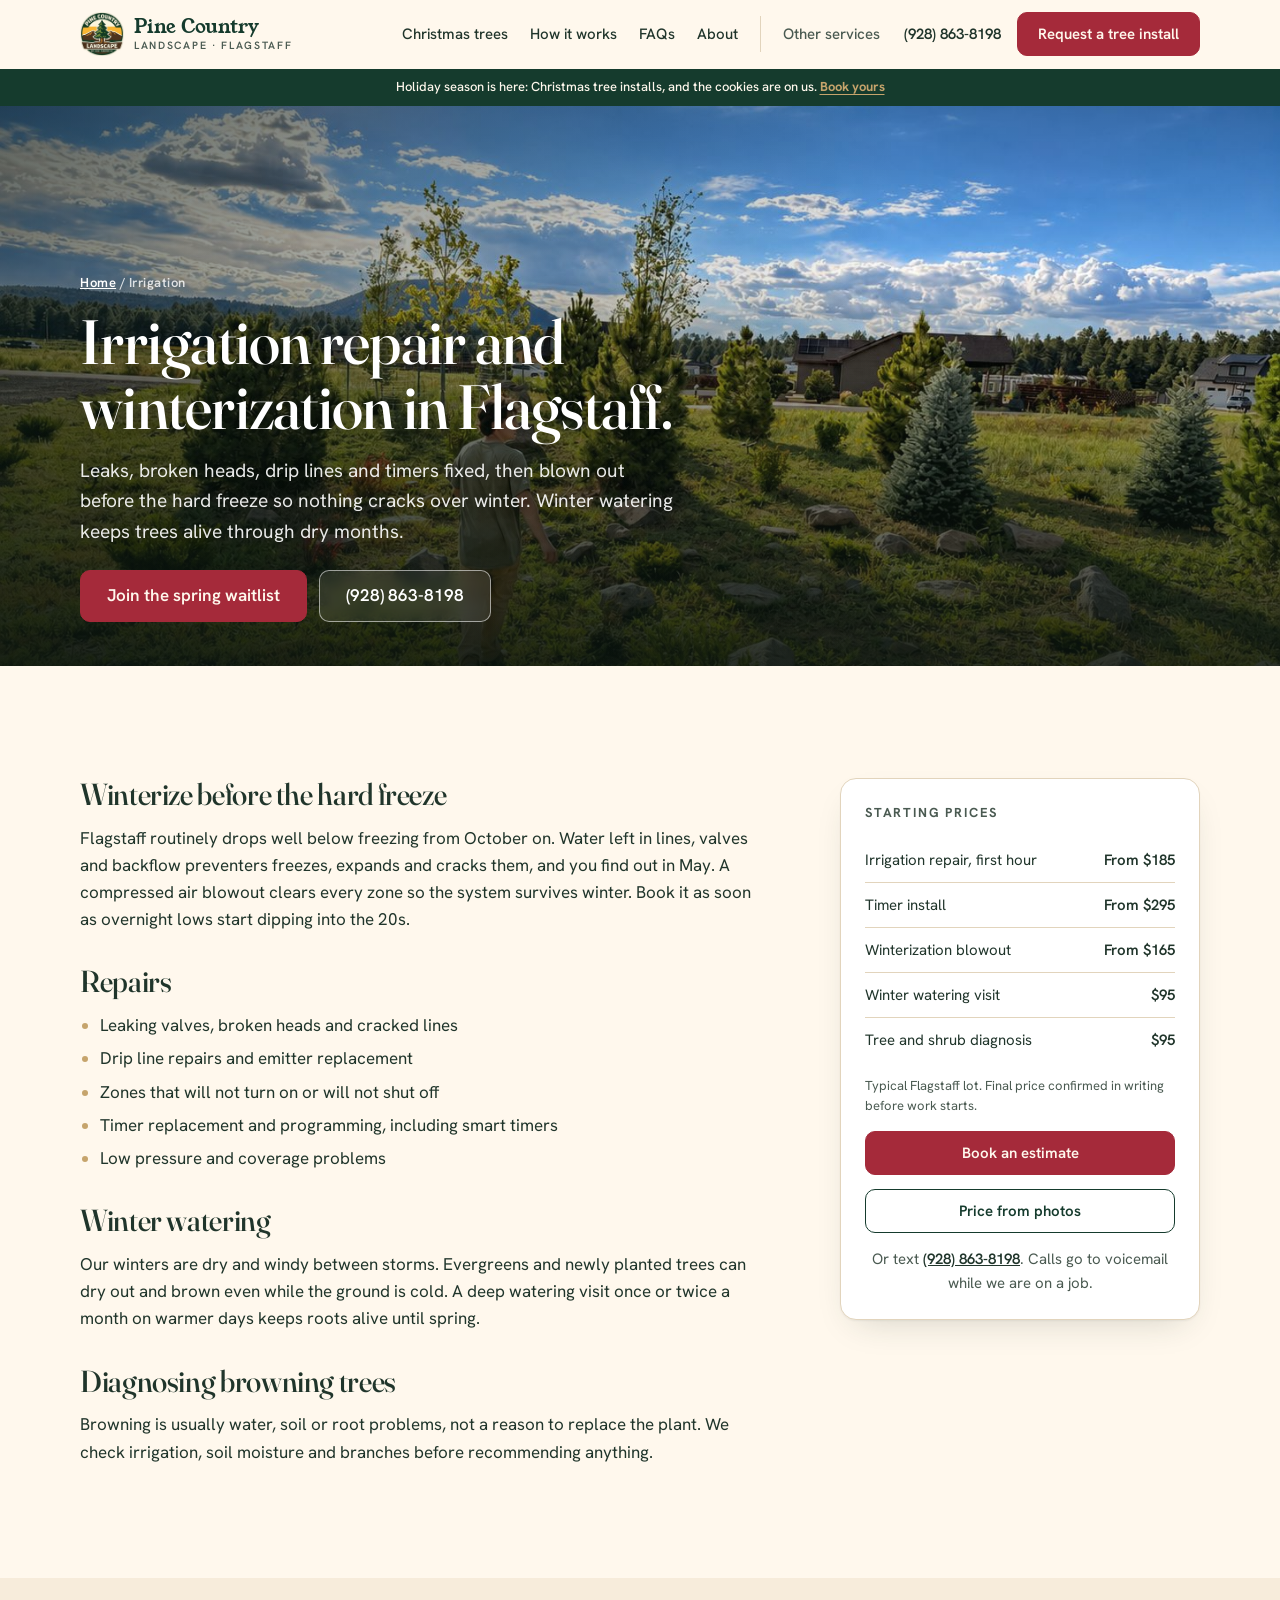
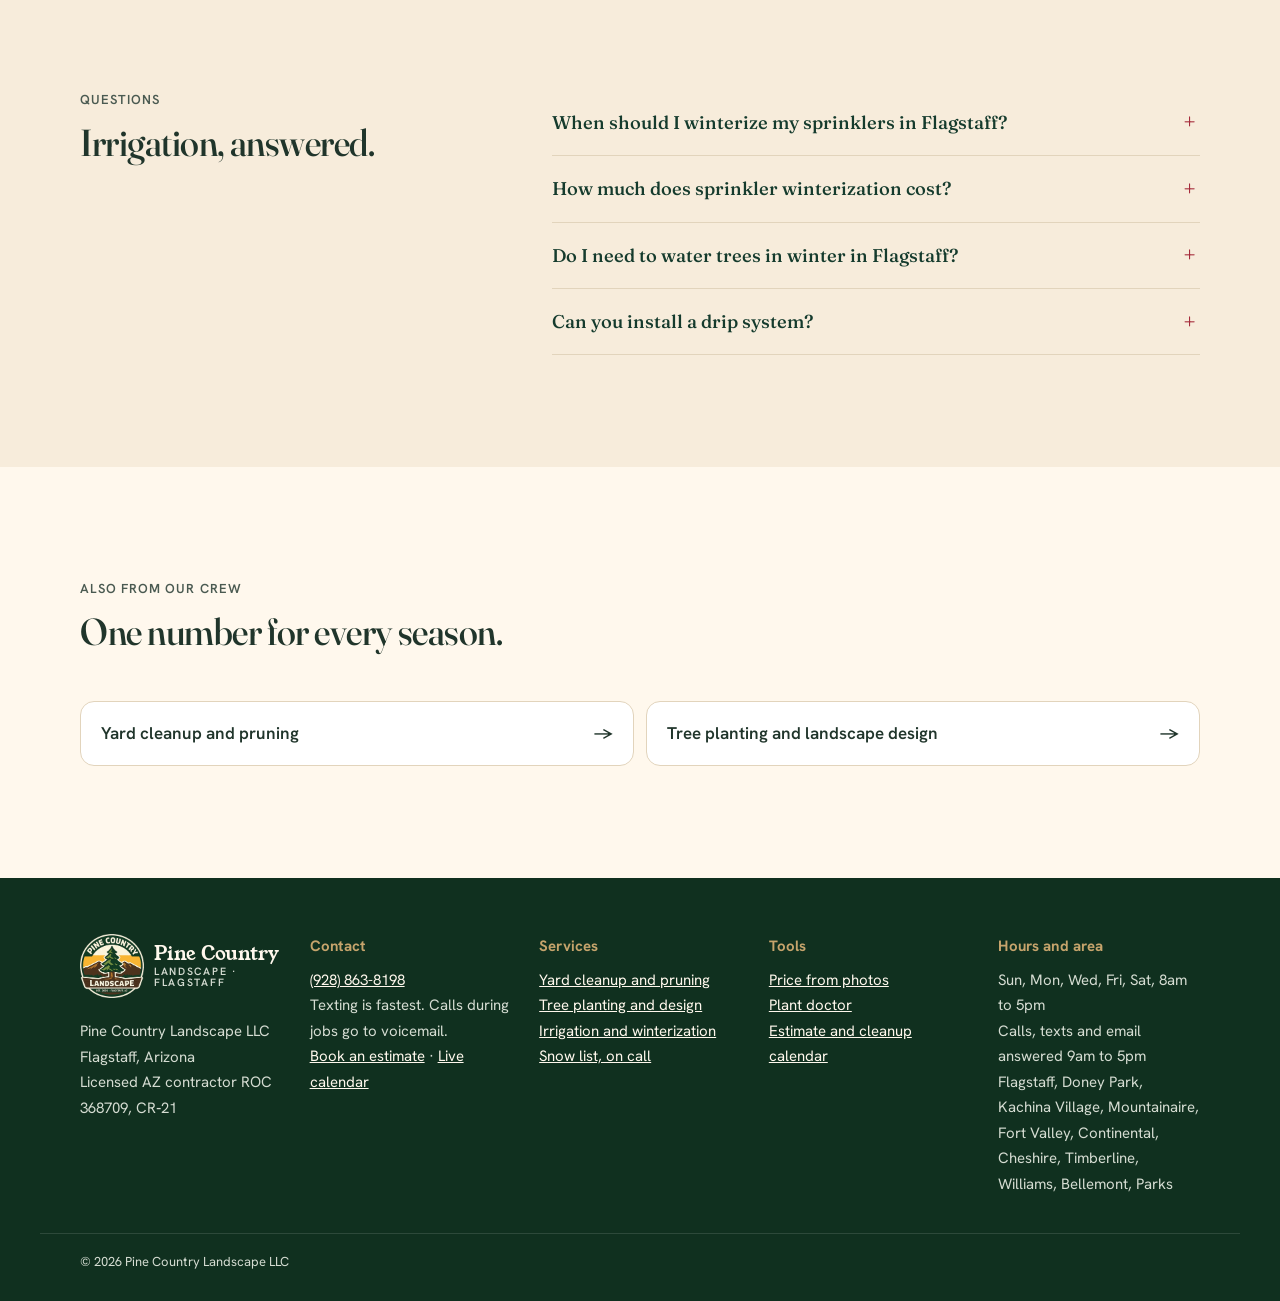
==== commit 24068c59: "Show 9am to 5pm hours for calls, texts and email Co-Authored-By: Claude Opus 5.5 <noreply@anthropic." ====
--- a/irrigation-flagstaff/index.html
+++ b/irrigation-flagstaff/index.html
@@ -111,7 +111,7 @@
     </div>
     <div>
       <p class="foot-h">Hours and area</p>
-      <p>Sun, Mon, Wed, Fri, Sat, 8am to 5pm<br>Flagstaff, Doney Park, Kachina Village, Mountainaire, Fort Valley, Continental, Cheshire, Timberline, Williams, Bellemont, Parks</p>
+      <p>Sun, Mon, Wed, Fri, Sat, 8am to 5pm<br>Calls, texts and email answered 9am to 5pm<br>Flagstaff, Doney Park, Kachina Village, Mountainaire, Fort Valley, Continental, Cheshire, Timberline, Williams, Bellemont, Parks</p>
     </div>
   </div>
   <div class="wrap foot-base">&copy; <span id="yr">2026</span> Pine Country Landscape LLC</div>
